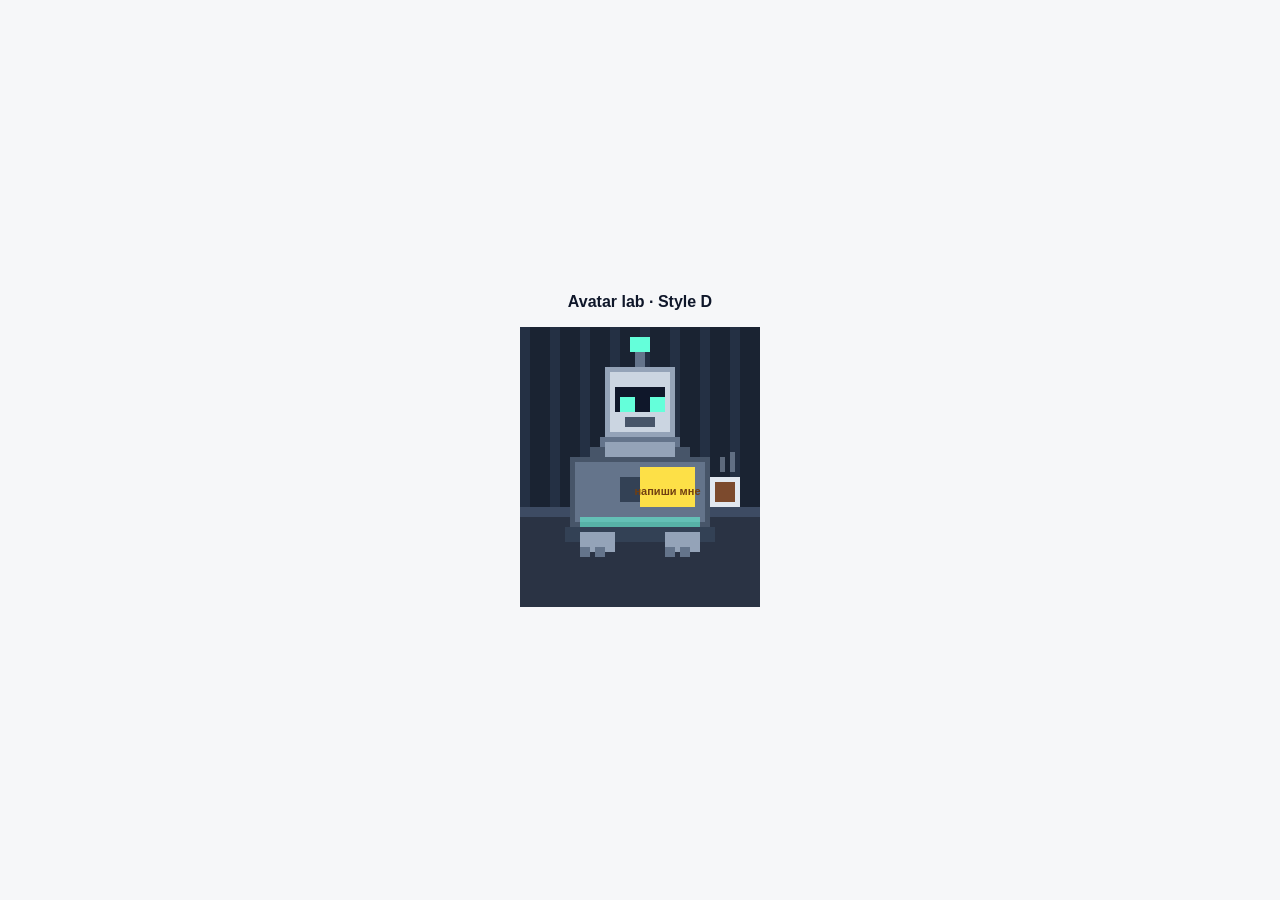
==== avatar-lab.html @ bc42b241 "Remove sidebar avatar from live site; keep theme toggle; add avatar-lab. Co-authored-by: Cursor <cur" ====
<!DOCTYPE html>
<html lang="ru">
<head>
  <meta charset="UTF-8">
  <meta name="viewport" content="width=device-width, initial-scale=1">
  <title>Avatar lab — Style D</title>
  <style>
    :root {
      --bg: #f6f7f9;
      --ink: #0f172a;
      --ease: cubic-bezier(0.22, 1, 0.36, 1);
    }
    html[data-theme="dark"] {
      --bg: #0b1220;
      --ink: #e7eef8;
    }
    body {
      margin: 0;
      min-height: 100vh;
      display: grid;
      place-items: center;
      background: var(--bg);
      color: var(--ink);
      font-family: "Segoe UI", sans-serif;
    }
    .lab {
      width: min(100% - 2rem, 20rem);
    }
    .lab h1 {
      font-size: 1rem;
      font-weight: 600;
      margin: 0 0 1rem;
      text-align: center;
    }
.avatar {
  display: block;
  flex: 0 0 auto;
  width: 100%;
  margin: 0.5rem 0 0;
  line-height: 0;
}

.avatar__stage {
  position: relative;
  width: min(100%, 15rem);
  margin: 0 auto;
  aspect-ratio: 48 / 56;
}

.avatar__fx {
  position: absolute;
  inset: 6% 4% 28%;
  border-radius: 0.35rem;
  overflow: hidden;
  opacity: 0.5;
  filter: blur(5px);
  pointer-events: none;
  z-index: 0;
}

.avatar__fx-svg {
  width: 100%;
  height: 100%;
  display: block;
}

.avatar__fx-scene {
  opacity: 0;
  transition: opacity 0.5s var(--ease);
}

.avatar__fx-scene.is-active {
  opacity: 1;
}

.avatar__fx-gantt {
  animation: avatar-fx-slide 2.4s ease-in-out infinite alternate;
}

.avatar__fx-scene.is-active .avatar__fx-bar {
  transform-box: fill-box;
  transform-origin: bottom;
  animation: avatar-fx-bar 1.5s var(--ease) both;
}

.avatar__fx-scene.is-active .avatar__fx-bar--2 {
  animation-delay: 0.12s;
}

.avatar__fx-scene.is-active .avatar__fx-bar--3 {
  animation-delay: 0.24s;
}

.avatar__fx-scene.is-active .avatar__fx-bar--4 {
  animation-delay: 0.36s;
}

.avatar__fx-scene.is-active .avatar__fx-curve {
  stroke-dasharray: 180;
  stroke-dashoffset: 180;
  animation: avatar-fx-draw 2s var(--ease) forwards;
}

.avatar__fx-scene.is-active .avatar__fx-card {
  animation: avatar-fx-bob 1.8s ease-in-out infinite alternate;
}

.avatar__svg {
  position: relative;
  z-index: 1;
  width: 100%;
  height: auto;
  display: block;
  overflow: visible;
  image-rendering: pixelated;
  image-rendering: crisp-edges;
}

.avatar__pupil {
  transform-box: fill-box;
  transform-origin: center;
  transition: transform 0.15s steps(2, end);
}

.avatar__head {
  transform-origin: 24px 14px;
  transform-box: view-box;
}

.avatar.is-nodding .avatar__head {
  animation: avatar-nod 0.85s steps(4, end);
}

.avatar.is-glancing .avatar__head {
  animation: avatar-glance 0.35s steps(2, end) both;
}

.avatar.is-glancing .avatar__pupil {
  filter: drop-shadow(0 0 2px #64ffda);
}

.avatar__antenna {
  animation: avatar-antenna 1.4s steps(2, end) infinite;
}

.avatar__glow {
  opacity: 0.55;
  animation: avatar-glow 1.8s steps(3, end) infinite;
}

.avatar__sticky {
  opacity: 1;
}

.avatar__hand--l {
  animation: avatar-type-l 0.45s steps(2, end) infinite;
}

.avatar__hand--r {
  animation: avatar-type-r 0.38s steps(2, end) infinite;
  animation-delay: 0.12s;
}

.avatar__steam {
  opacity: 0.55;
}

.avatar__steam--1 {
  animation: avatar-steam 1.6s steps(3, end) infinite;
}

.avatar__steam--2 {
  animation: avatar-steam 1.9s steps(3, end) infinite 0.25s;
}

.avatar__steam--3 {
  animation: avatar-steam 1.4s steps(3, end) infinite 0.45s;
}


  </style>
</head>
<body>
  <div class="lab">
    <h1>Avatar lab · Style D</h1>
<figure class="avatar avatar--robot" data-avatar aria-hidden="true">
          <div class="avatar__stage">
            <div class="avatar__fx" data-avatar-fx>
              <svg class="avatar__fx-svg" viewBox="0 0 160 100" xmlns="http://www.w3.org/2000/svg">
                <g class="avatar__fx-scene is-active" data-fx="0">
                  <rect width="160" height="100" fill="#04101a"/>
                  <rect x="16" y="22" width="128" height="14" rx="2" fill="#0b3d3a"/>
                  <rect x="20" y="26" width="10" height="6" rx="1" fill="#64ffda"/>
                  <line x1="36" y1="29" x2="130" y2="29" stroke="#2dd4bf" stroke-width="2"/>
                  <rect x="16" y="44" width="128" height="14" rx="2" fill="#0b3d3a"/>
                  <rect x="20" y="48" width="10" height="6" rx="1" fill="#64ffda"/>
                  <rect x="16" y="66" width="128" height="14" rx="2" fill="#123"/>
                </g>
                <g class="avatar__fx-scene" data-fx="1">
                  <rect width="160" height="100" fill="#020617"/>
                  <rect x="20" y="28" width="90" height="10" rx="2" fill="#0f766e" class="avatar__fx-gantt"/>
                  <rect x="30" y="48" width="70" height="10" rx="2" fill="#14b8a6"/>
                  <rect x="18" y="68" width="110" height="10" rx="2" fill="#5eead4" class="avatar__fx-gantt"/>
                </g>
                <g class="avatar__fx-scene" data-fx="2">
                  <rect width="160" height="100" fill="#031820"/>
                  <g transform="translate(0 90)">
                    <rect class="avatar__fx-bar" x="28" y="-50" width="16" height="50" fill="#0f766e"/>
                    <rect class="avatar__fx-bar avatar__fx-bar--2" x="56" y="-62" width="16" height="62" fill="#14b8a6"/>
                    <rect class="avatar__fx-bar avatar__fx-bar--3" x="84" y="-40" width="16" height="40" fill="#2dd4bf"/>
                    <rect class="avatar__fx-bar avatar__fx-bar--4" x="112" y="-56" width="16" height="56" fill="#5eead4"/>
                  </g>
                </g>
                <g class="avatar__fx-scene" data-fx="3">
                  <rect width="160" height="100" fill="#020617"/>
                  <path class="avatar__fx-curve" d="M20 78 Q50 78 70 45 T140 28" fill="none" stroke="#64ffda" stroke-width="3"/>
                  <circle cx="70" cy="45" r="4" fill="#fbbf24"/>
                </g>
                <g class="avatar__fx-scene" data-fx="4">
                  <rect width="160" height="100" fill="#04101a"/>
                  <rect x="24" y="20" width="30" height="60" rx="3" fill="#0b3d3a" stroke="#64ffda"/>
                  <rect x="64" y="20" width="30" height="60" rx="3" fill="#123" stroke="#64748b"/>
                  <rect class="avatar__fx-card" x="104" y="20" width="30" height="60" rx="3" fill="#134e4a" stroke="#14b8a6"/>
                </g>
              </svg>
            </div>
            <svg class="avatar__svg" viewBox="0 0 48 56" width="240" height="280" xmlns="http://www.w3.org/2000/svg" shape-rendering="crispEdges">
              <!-- wall -->
              <rect width="48" height="36" fill="#1a2332"/>
              <rect x="0" y="0" width="2" height="36" fill="#243044"/>
              <rect x="6" y="0" width="2" height="36" fill="#243044"/>
              <rect x="12" y="0" width="2" height="36" fill="#243044"/>
              <rect x="18" y="0" width="2" height="36" fill="#243044"/>
              <rect x="24" y="0" width="2" height="36" fill="#243044"/>
              <rect x="30" y="0" width="2" height="36" fill="#243044"/>
              <rect x="36" y="0" width="2" height="36" fill="#243044"/>
              <rect x="42" y="0" width="2" height="36" fill="#243044"/>
              <!-- desk -->
              <rect y="36" width="48" height="20" fill="#2a3344"/>
              <rect y="36" width="48" height="2" fill="#3d4b63"/>
              <!-- coffee -->
              <g class="avatar__coffee">
                <rect x="38" y="30" width="6" height="6" fill="#e2e8f0"/>
                <rect x="39" y="31" width="4" height="4" fill="#7c4a2d"/>
                <rect class="avatar__steam avatar__steam--1" x="40" y="26" width="1" height="3" fill="#94a3b8"/>
                <rect class="avatar__steam avatar__steam--2" x="42" y="25" width="1" height="4" fill="#94a3b8"/>
              </g>
              <!-- robot body -->
              <rect x="16" y="22" width="16" height="14" fill="#64748b"/>
              <rect x="17" y="23" width="14" height="4" fill="#94a3b8"/>
              <rect x="18" y="28" width="12" height="2" fill="#0f766e"/>
              <rect x="14" y="24" width="3" height="10" fill="#475569"/>
              <rect x="31" y="24" width="3" height="10" fill="#475569"/>
              <!-- robot head -->
              <g class="avatar__head">
                <rect x="17" y="8" width="14" height="14" fill="#94a3b8"/>
                <rect x="18" y="9" width="12" height="12" fill="#cbd5e1"/>
                <!-- antenna -->
                <rect x="23" y="4" width="2" height="4" fill="#64748b"/>
                <rect class="avatar__antenna" x="22" y="2" width="4" height="3" fill="#64ffda"/>
                <!-- visor / eyes -->
                <rect x="19" y="12" width="10" height="5" fill="#0f172a"/>
                <rect class="avatar__pupil" x="20" y="13" width="3" height="3" fill="#64ffda"/>
                <rect class="avatar__pupil" x="26" y="13" width="3" height="3" fill="#64ffda"/>
                <!-- smile plate -->
                <rect x="21" y="18" width="6" height="2" fill="#475569"/>
              </g>
              <!-- laptop lid BACK to viewer -->
              <g class="avatar__laptop">
                <rect x="10" y="26" width="28" height="16" fill="#475569"/>
                <rect x="11" y="27" width="26" height="12" fill="#64748b"/>
                <rect x="20" y="30" width="8" height="5" fill="#334155"/>
                <rect x="9" y="40" width="30" height="3" fill="#334155"/>
                <!-- terminal glow spill under lid edge -->
                <rect class="avatar__glow" x="12" y="38" width="24" height="2" fill="#64ffda"/>
                <g class="avatar__sticky">
                  <rect x="24" y="28" width="11" height="8" fill="#fde047"/>
                  <text class="avatar__sticky-text" x="29.5" y="33.5" text-anchor="middle" fill="#713f12" font-size="2.2" font-family="Segoe UI, sans-serif" font-weight="700">напиши мне</text>
                </g>
              </g>
              <!-- typing hands / claws -->
              <g class="avatar__hand avatar__hand--l">
                <rect x="12" y="41" width="7" height="4" fill="#94a3b8"/>
                <rect x="12" y="44" width="2" height="2" fill="#64748b"/>
                <rect x="15" y="44" width="2" height="2" fill="#64748b"/>
              </g>
              <g class="avatar__hand avatar__hand--r">
                <rect x="29" y="41" width="7" height="4" fill="#94a3b8"/>
                <rect x="29" y="44" width="2" height="2" fill="#64748b"/>
                <rect x="32" y="44" width="2" height="2" fill="#64748b"/>
              </g>
            </svg>
          </div>
        </figure>
  </div>
  <script>
  window.I18N = {
    ru: { avatar_sticky: "напиши мне" },
    en: { avatar_sticky: "write to me" }
  };
  </script>
  <script src="avatar.js"></script>
</body>
</html>
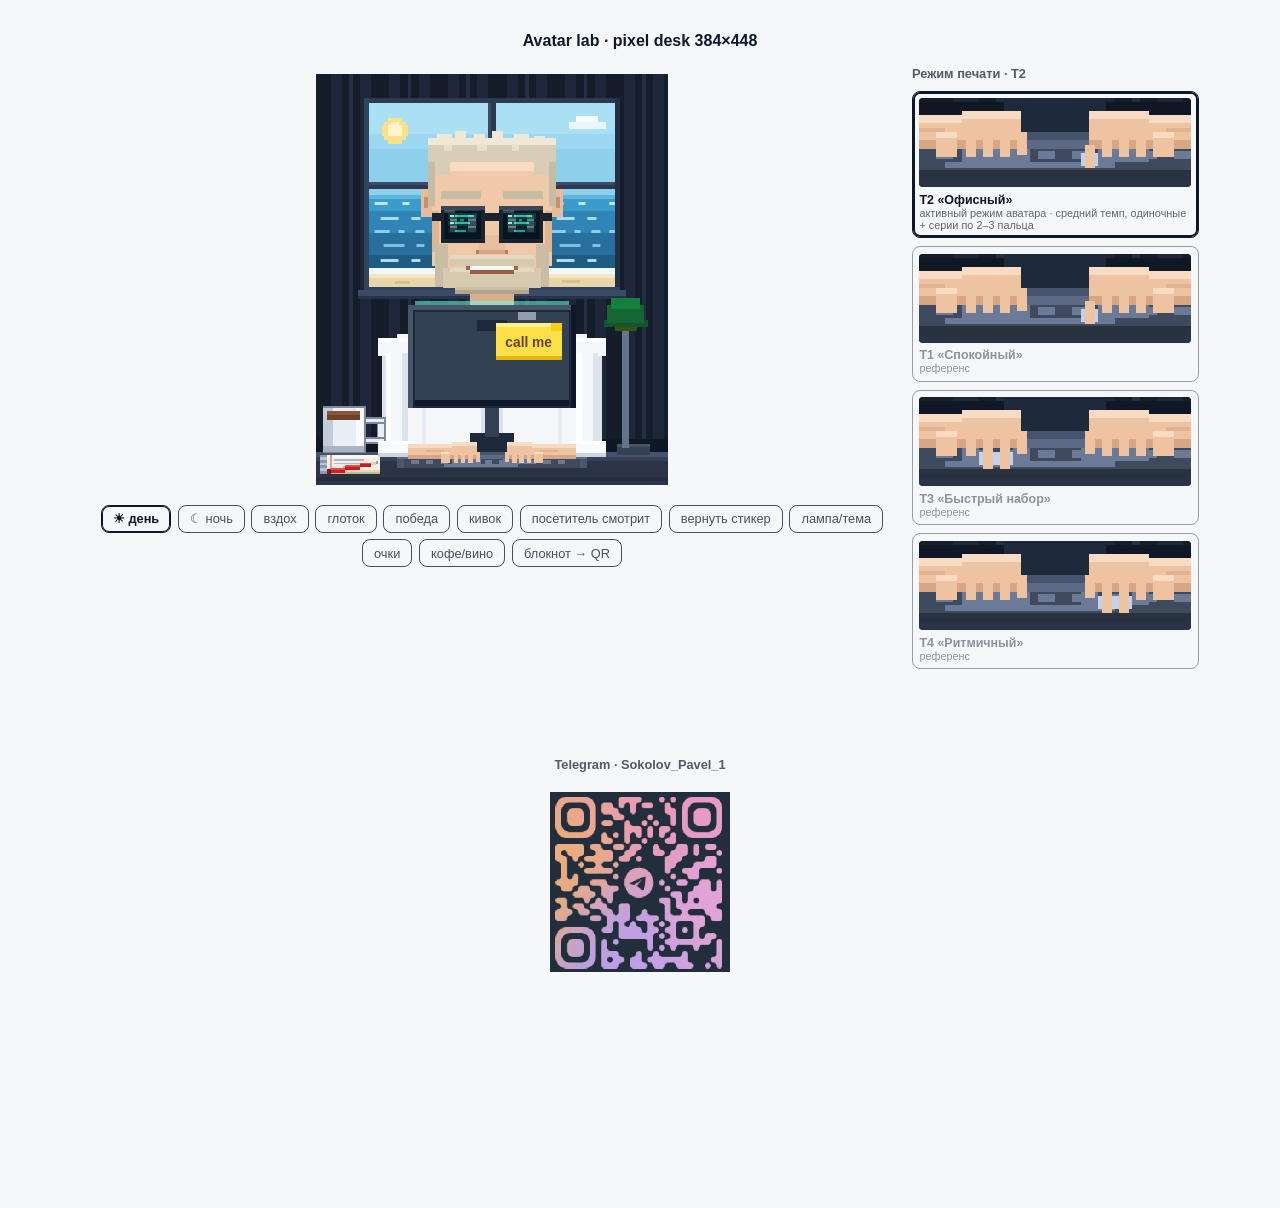
==== commit fafdf465: "Ship avatar-lab polish, footer credit, and TARDIS 1.2 archive. Freeze the previous live site as arch" ====
--- a/avatar-lab.html
+++ b/avatar-lab.html
@@ -3,17 +3,19 @@
 <head>
   <meta charset="UTF-8">
   <meta name="viewport" content="width=device-width, initial-scale=1">
-  <title>Avatar lab — Style D</title>
+  <title>Avatar lab — pixel desk 384×448</title>
   <style>
     :root {
       --bg: #f6f7f9;
       --ink: #0f172a;
       --ease: cubic-bezier(0.22, 1, 0.36, 1);
     }
+
     html[data-theme="dark"] {
       --bg: #0b1220;
       --ink: #e7eef8;
     }
+
     body {
       margin: 0;
       min-height: 100vh;
@@ -23,282 +25,2160 @@
       color: var(--ink);
       font-family: "Segoe UI", sans-serif;
     }
+
     .lab {
-      width: min(100% - 2rem, 20rem);
-    }
+      width: min(100% - 2rem, 68rem);
+      padding: 2rem 0;
+    }
+
+    .lab__layout {
+      display: grid;
+      grid-template-columns: minmax(0, 1fr) minmax(15rem, 17rem);
+      gap: 1.5rem;
+      align-items: start;
+    }
+
+    /* the picker rides along with the avatar instead of scrolling off */
+    .lab__typing {
+      position: sticky;
+      top: 1rem;
+      min-width: 0;
+    }
+
+    /* only a genuinely narrow window drops the picker under the desk */
+    @media (max-width: 42rem) {
+      .lab__layout {
+        grid-template-columns: minmax(0, 1fr);
+      }
+
+      .lab__typing {
+        position: static;
+      }
+    }
+
+    /* ---------- typing-mode previews (live animation locked to T2) ---------- */
+
+    .lab__typing-title {
+      font-size: 0.8rem;
+      font-weight: 600;
+      margin: 0 0 0.6rem;
+      opacity: 0.7;
+    }
+
+    .typing__card {
+      display: block;
+      width: 100%;
+      font: inherit;
+      text-align: left;
+      padding: 0.4rem;
+      margin-bottom: 0.5rem;
+      border: 1px solid currentColor;
+      border-radius: 0.5rem;
+      background: transparent;
+      color: inherit;
+      cursor: default;
+      border-color: currentColor;
+      transition: box-shadow 0.15s linear, opacity 0.15s linear;
+    }
+
+    .typing__card:not(.is-active) {
+      opacity: 1;
+      border-color: color-mix(in srgb, currentColor 40%, transparent);
+    }
+
+    .typing__card:not(.is-active) span,
+    .typing__card:not(.is-active) small {
+      opacity: 0.45;
+    }
+
+    .typing__card.is-active {
+      box-shadow: inset 0 0 0 2px currentColor;
+    }
+
+    .typing__card img {
+      display: block;
+      width: 100%;
+      height: auto;
+      border-radius: 0.25rem;
+      image-rendering: pixelated;
+      background: #151d2b;
+      opacity: 1;
+    }
+
+    .typing__card span {
+      display: block;
+      font-size: 0.78rem;
+      font-weight: 600;
+      margin-top: 0.35rem;
+      opacity: 0.85;
+    }
+
+    .typing__card.is-active span {
+      opacity: 1;
+    }
+
+    .typing__card small {
+      display: block;
+      font-size: 0.68rem;
+      opacity: 0.65;
+    }
+
+    /* ---------- Telegram QR: the notepad on the desk scrolls here and
+       blows it up to 2× for the length of the victory ---------- */
+
+    .lab__qr {
+      margin-top: 5rem;
+      /* the 2× scale is a transform, so reserve the room it will need */
+      padding-bottom: 12rem;
+      text-align: center;
+    }
+
+    .lab__qr-title {
+      font-size: 0.8rem;
+      font-weight: 600;
+      margin: 0 0 0.75rem;
+      opacity: 0.7;
+    }
+
+    .lab__qr .qr {
+      margin: 0;
+      display: inline-block;
+      padding: 0.5rem;
+      border-radius: 0.5rem;
+      transition: box-shadow 0.3s linear;
+    }
+
+    .lab__qr .qr img {
+      display: block;
+      image-rendering: pixelated;
+      transform-origin: center top;
+      transition: transform 0.45s var(--ease);
+    }
+
+    /* the ring rides on the image so it hugs the enlarged QR, not the box */
+    .qr.is-zoomed img {
+      transform: scale(2);
+      box-shadow: 0 0 0 2px #22c55e;
+    }
+
     .lab h1 {
       font-size: 1rem;
       font-weight: 600;
       margin: 0 0 1rem;
       text-align: center;
     }
-.avatar {
-  display: block;
-  flex: 0 0 auto;
-  width: 100%;
-  margin: 0.5rem 0 0;
-  line-height: 0;
-}
-
-.avatar__stage {
-  position: relative;
-  width: min(100%, 15rem);
-  margin: 0 auto;
-  aspect-ratio: 48 / 56;
-}
-
-.avatar__fx {
-  position: absolute;
-  inset: 6% 4% 28%;
-  border-radius: 0.35rem;
-  overflow: hidden;
-  opacity: 0.5;
-  filter: blur(5px);
-  pointer-events: none;
-  z-index: 0;
-}
-
-.avatar__fx-svg {
-  width: 100%;
-  height: 100%;
-  display: block;
-}
-
-.avatar__fx-scene {
-  opacity: 0;
-  transition: opacity 0.5s var(--ease);
-}
-
-.avatar__fx-scene.is-active {
-  opacity: 1;
-}
-
-.avatar__fx-gantt {
-  animation: avatar-fx-slide 2.4s ease-in-out infinite alternate;
-}
-
-.avatar__fx-scene.is-active .avatar__fx-bar {
-  transform-box: fill-box;
-  transform-origin: bottom;
-  animation: avatar-fx-bar 1.5s var(--ease) both;
-}
-
-.avatar__fx-scene.is-active .avatar__fx-bar--2 {
-  animation-delay: 0.12s;
-}
-
-.avatar__fx-scene.is-active .avatar__fx-bar--3 {
-  animation-delay: 0.24s;
-}
-
-.avatar__fx-scene.is-active .avatar__fx-bar--4 {
-  animation-delay: 0.36s;
-}
-
-.avatar__fx-scene.is-active .avatar__fx-curve {
-  stroke-dasharray: 180;
-  stroke-dashoffset: 180;
-  animation: avatar-fx-draw 2s var(--ease) forwards;
-}
-
-.avatar__fx-scene.is-active .avatar__fx-card {
-  animation: avatar-fx-bob 1.8s ease-in-out infinite alternate;
-}
-
-.avatar__svg {
-  position: relative;
-  z-index: 1;
-  width: 100%;
-  height: auto;
-  display: block;
-  overflow: visible;
-  image-rendering: pixelated;
-  image-rendering: crisp-edges;
-}
-
-.avatar__pupil {
-  transform-box: fill-box;
-  transform-origin: center;
-  transition: transform 0.15s steps(2, end);
-}
-
-.avatar__head {
-  transform-origin: 24px 14px;
-  transform-box: view-box;
-}
-
-.avatar.is-nodding .avatar__head {
-  animation: avatar-nod 0.85s steps(4, end);
-}
-
-.avatar.is-glancing .avatar__head {
-  animation: avatar-glance 0.35s steps(2, end) both;
-}
-
-.avatar.is-glancing .avatar__pupil {
-  filter: drop-shadow(0 0 2px #64ffda);
-}
-
-.avatar__antenna {
-  animation: avatar-antenna 1.4s steps(2, end) infinite;
-}
-
-.avatar__glow {
-  opacity: 0.55;
-  animation: avatar-glow 1.8s steps(3, end) infinite;
-}
-
-.avatar__sticky {
-  opacity: 1;
-}
-
-.avatar__hand--l {
-  animation: avatar-type-l 0.45s steps(2, end) infinite;
-}
-
-.avatar__hand--r {
-  animation: avatar-type-r 0.38s steps(2, end) infinite;
-  animation-delay: 0.12s;
-}
-
-.avatar__steam {
-  opacity: 0.55;
-}
-
-.avatar__steam--1 {
-  animation: avatar-steam 1.6s steps(3, end) infinite;
-}
-
-.avatar__steam--2 {
-  animation: avatar-steam 1.9s steps(3, end) infinite 0.25s;
-}
-
-.avatar__steam--3 {
-  animation: avatar-steam 1.4s steps(3, end) infinite 0.45s;
-}
-
-
+
+    .lab__controls {
+      display: flex;
+      flex-wrap: wrap;
+      gap: 0.4rem;
+      justify-content: center;
+      margin-top: 1.25rem;
+    }
+
+    .lab__controls button {
+      font: inherit;
+      font-size: 0.8rem;
+      padding: 0.35rem 0.7rem;
+      border-radius: 0.5rem;
+      border: 1px solid currentColor;
+      background: transparent;
+      color: inherit;
+      cursor: pointer;
+      opacity: 0.75;
+    }
+
+    .lab__controls button:hover {
+      opacity: 1;
+    }
+
+    .lab__controls button.is-active {
+      box-shadow: inset 0 0 0 1px currentColor;
+      opacity: 1;
+      font-weight: 600;
+    }
+
+
+    /* ==========================================================
+       avatar — pixel man at a desk
+       ========================================================== */
+
+    .avatar {
+      display: block;
+      flex: 0 0 auto;
+      width: 100%;
+      margin: 0.5rem 0 0;
+      line-height: 0;
+      /* hover sparkles: dark pixels by day, bright ones at night.
+         The halo is the opposite tone so they read on any background. */
+      --spark-core: #111827;
+      --spark-halo: rgba(248, 250, 252, 0.95);
+      /* red by day, white wine at night */
+      --wine-top: #b91c1c;
+      --wine-body: #7f1d1d;
+      --wine-deep: #651616;
+      --wine-bubble: #e8a3a3;
+      --wine-bubble-hi: #f6cfcf;
+    }
+
+    html[data-theme="dark"] .avatar {
+      --spark-core: #fff7cc;
+      --spark-halo: rgba(8, 14, 26, 0.95);
+      --wine-top: #f6f2e2;
+      --wine-body: #e2dcc6;
+      --wine-deep: #c9c2a8;
+      --wine-bubble: #fffdf3;
+      --wine-bubble-hi: #ffffff;
+    }
+
+    .avatar__stage {
+      position: relative;
+      width: min(100%, 22rem);
+      margin: 0 auto;
+      aspect-ratio: 384 / 448;
+    }
+
+    .avatar__svg {
+      position: relative;
+      width: 100%;
+      height: auto;
+      display: block;
+      overflow: visible;
+      image-rendering: pixelated;
+      image-rendering: crisp-edges;
+    }
+
+    /* ---------- glasses lenses + dashboard FX clipped into them ---------- */
+
+    .avatar__lens-fx {
+      opacity: 0.85;
+      filter: blur(0.6px);
+    }
+
+    .avatar__fx-scene {
+      opacity: 0;
+      transition: opacity 0.5s var(--ease);
+    }
+
+    .avatar__fx-scene.is-active {
+      opacity: 1;
+    }
+
+    .avatar__fx-scene.is-active .avatar__fx-scan {
+      animation: avatar-fx-scan 2.6s steps(8, end) infinite;
+    }
+
+    .avatar__fx-scene.is-active .avatar__fx-gantt {
+      animation: avatar-fx-slide 2.4s ease-in-out infinite alternate;
+    }
+
+    .avatar__fx-scene.is-active .avatar__fx-bar {
+      transform-box: fill-box;
+      transform-origin: bottom;
+      animation: avatar-fx-bar 1.5s var(--ease) both;
+    }
+
+    .avatar__fx-scene.is-active .avatar__fx-bar--2 { animation-delay: 0.12s; }
+    .avatar__fx-scene.is-active .avatar__fx-bar--3 { animation-delay: 0.24s; }
+    .avatar__fx-scene.is-active .avatar__fx-bar--4 { animation-delay: 0.36s; }
+
+    .avatar__fx-scene.is-active .avatar__fx-curve {
+      stroke-dasharray: 26;
+      stroke-dashoffset: 26;
+      animation: avatar-fx-draw 2s var(--ease) forwards;
+    }
+
+    .avatar__fx-scene.is-active .avatar__fx-card {
+      animation: avatar-fx-bob 1.8s ease-in-out infinite alternate;
+    }
+
+    .avatar__pupil {
+      transform-box: fill-box;
+      transform-origin: center;
+      transition: transform 0.15s steps(2, end);
+    }
+
+    /* ---------- clickable props: transparent hit pad, sparkles on hover ---------- */
+
+    .avatar__hit-group {
+      cursor: pointer;
+    }
+
+    .avatar__hit {
+      fill: transparent;
+      pointer-events: all;
+    }
+
+    .avatar__spark {
+      fill: var(--spark-core);
+      filter: drop-shadow(0 0 1.5px var(--spark-halo)) drop-shadow(0 0 1.5px var(--spark-halo));
+      transform-box: fill-box;
+      transform-origin: center;
+      pointer-events: none;
+      opacity: 0;
+    }
+
+    .avatar__hit-group:hover .avatar__spark,
+    .avatar__hit-group:focus-visible .avatar__spark {
+      animation: avatar-spark 1.2s steps(3, end) infinite;
+    }
+
+    /* a click answers with a short burst of the same sparkles */
+    .avatar__hit-group.is-hit-flash .avatar__spark {
+      animation: avatar-spark 0.4s steps(3, end) 3;
+    }
+
+    /* ---------- glasses travel between the face and the window sill ----------
+       The folded pair on the sill starts out parked over the face at 2.4×, so
+       one transition carries it down to the sill and back again. */
+
+    .avatar__glasses {
+      opacity: 1;
+      transition: opacity 0.2s linear 0.42s;
+    }
+
+    .avatar.is-glasses-off .avatar__glasses {
+      opacity: 0;
+      transition: opacity 0.16s linear;
+    }
+
+    /* the FX cycle is also cleared in avatar.js, this just kills the running frames */
+    .avatar.is-glasses-off .avatar__fx-scene,
+    .avatar.is-glasses-off .avatar__fx-scene.is-active {
+      opacity: 0;
+    }
+
+    .avatar.is-glasses-off .avatar__fx-scene * {
+      animation: none !important;
+    }
+
+    .avatar__eyes-bare {
+      opacity: 0;
+      transition: opacity 0.3s linear;
+    }
+
+    .avatar.is-glasses-off .avatar__eyes-bare {
+      opacity: 1;
+      transition-delay: 0.22s;
+    }
+
+    .avatar__glasses-off {
+      transform-box: view-box;
+      transform-origin: 83px 231px;
+      transform: translate(109px, -67px) scale(2.4);
+      opacity: 0;
+      transition: transform 0.6s var(--ease), opacity 0.2s linear 0.4s;
+    }
+
+    .avatar.is-glasses-off .avatar__glasses-off {
+      transform: translate(0, 0) scale(1);
+      opacity: 1;
+      transition: transform 0.6s var(--ease), opacity 0.22s linear 0.04s;
+    }
+
+    /* only the pair you can actually see is clickable */
+    .avatar__glasses-off .avatar__hit { pointer-events: none; }
+    .avatar.is-glasses-off .avatar__glasses-off .avatar__hit { pointer-events: all; }
+    .avatar.is-glasses-off .avatar__hit-group--face .avatar__hit { pointer-events: none; }
+
+    /* ---------- sea: crest rows drift, the surf washes up the sand ---------- */
+
+    .avatar__wave--r1 { animation: avatar-wave-right 9s linear infinite; }
+    .avatar__wave--l1 { animation: avatar-wave-left 12s linear infinite; }
+    .avatar__wave--r2 { animation: avatar-wave-right 15s linear infinite; }
+    .avatar__wave--l2 { animation: avatar-wave-left 19s linear infinite; }
+    .avatar__wave--r3 { animation: avatar-wave-right 24s linear infinite; }
+
+    .avatar__sea-waves {
+      animation: avatar-sea-bob 4.6s ease-in-out infinite alternate;
+    }
+
+    .avatar__surf {
+      animation: avatar-surf 5.4s ease-in-out infinite;
+      opacity: 0;
+    }
+
+    .avatar__surf--night { animation-duration: 6.2s; }
+
+    .avatar__moonrow { animation: avatar-moonrow 3.6s ease-in-out infinite alternate; }
+    .avatar__moonrow--2 { animation-duration: 4.4s; animation-delay: -0.6s; }
+    .avatar__moonrow--3 { animation-duration: 3.1s; animation-delay: -1.2s; }
+    .avatar__moonrow--4 { animation-duration: 5s; animation-delay: -0.4s; }
+    .avatar__moonrow--5 { animation-duration: 4s; animation-delay: -1.8s; }
+    .avatar__moonrow--6 { animation-duration: 5.6s; animation-delay: -1s; }
+
+    /* ---------- window behind the avatar: sea by day, moonlit sea by night ---------- */
+
+    .avatar__window-day,
+    .avatar__window-night {
+      transition: opacity 0.4s linear;
+    }
+
+    .avatar__window-day { opacity: 1; }
+    .avatar__window-night { opacity: 0; }
+
+    html[data-theme="dark"] .avatar__window-day { opacity: 0; }
+    html[data-theme="dark"] .avatar__window-night { opacity: 1; }
+
+    .avatar__star {
+      animation: avatar-star 3.4s steps(2, end) infinite;
+    }
+
+    .avatar__star--2 { animation-duration: 2.6s; animation-delay: 0.7s; }
+    .avatar__star--3 { animation-duration: 4.1s; animation-delay: 1.4s; }
+
+    /* ---------- head / shoulders ---------- */
+
+    .avatar__head {
+      transform-box: view-box;
+      transform-origin: 192px 262px;
+    }
+
+    .avatar__body {
+      transform-box: view-box;
+      transform-origin: 192px 380px;
+    }
+
+    .avatar.is-nodding .avatar__head {
+      animation: avatar-nod 0.9s steps(4, end);
+    }
+
+    /* sigh: shoulders + upper torso rise, head tips back a hair */
+    .avatar.is-sighing .avatar__body {
+      animation: avatar-sigh 1.2s steps(3, end);
+    }
+
+    .avatar.is-sighing .avatar__head {
+      animation: avatar-sigh-head 1.2s steps(3, end);
+    }
+
+    .avatar.is-sighing .avatar__pupil {
+      filter: drop-shadow(0 0 5px #64ffda);
+    }
+
+    /* ---------- desk lamp (LEFT) ---------- */
+
+    .avatar__lamp-rays,
+    .avatar__lamp-led-on {
+      opacity: 0;
+      transition: opacity 0.35s linear;
+    }
+
+    .avatar__lamp-led-off {
+      opacity: 1;
+      transition: opacity 0.35s linear;
+    }
+
+    html[data-theme="dark"] .avatar__lamp-rays {
+      opacity: 0.38;
+    }
+
+    html[data-theme="dark"] .avatar__lamp-led-on {
+      opacity: 1;
+    }
+
+    html[data-theme="dark"] .avatar__lamp-led-off {
+      opacity: 0;
+    }
+
+    /* ---------- arms: shoulder → elbow → hand (always connected) ---------- */
+
+    .avatar__arm--l,
+    .avatar__arm--r,
+    .avatar__elbow,
+    .avatar__hand {
+      transform-box: view-box;
+    }
+
+    .avatar__arm--l { transform-origin: 86px 292px; }
+    .avatar__arm--r { transform-origin: 298px 292px; }
+
+    .avatar__arm--l .avatar__elbow { transform-origin: 88px 406px; }
+    .avatar__arm--r .avatar__elbow { transform-origin: 296px 406px; }
+
+    .avatar__arm--l .avatar__hand { transform-origin: 148px 411px; }
+    .avatar__arm--r .avatar__hand { transform-origin: 236px 411px; }
+
+    /* typing: every finger is driven individually from avatar.js, so the
+       pattern itself changes (random singles, bursts, L→R / R→L sweeps).
+       The finger groups sit inside the hand, so the parent rotations never
+       fight the per-finger transforms. */
+    .avatar__fingers {
+      transform-box: fill-box;
+      transform-origin: top center;
+    }
+
+    .avatar__finger {
+      transform-box: fill-box;
+      transform-origin: top center;
+      transform: translateY(-5px);
+      transition: transform 80ms steps(2, end);
+    }
+
+    .avatar__finger.is-down {
+      transform: translateY(1px);
+    }
+
+    .avatar__key {
+      transform-box: fill-box;
+      transform-origin: center;
+      transition: fill 90ms linear, transform 90ms steps(2, end);
+    }
+
+    .avatar__key.is-hit {
+      fill: #c3d2ec;
+      transform: translateY(2px);
+    }
+
+    /* ---------- sip: LEFT arm reaches the mug, lifts it past the monitor ---------- */
+
+    .avatar__mug {
+      transform-box: view-box;
+      transform-origin: 63px 389px;
+    }
+
+    .avatar.is-sipping .avatar__arm--l {
+      animation: avatar-sip-shoulder-l 4.2s linear both;
+    }
+
+    .avatar.is-sipping .avatar__arm--l .avatar__elbow {
+      animation: avatar-sip-elbow-l 4.2s linear both;
+    }
+
+    .avatar.is-sipping .avatar__arm--l .avatar__hand {
+      animation: avatar-sip-hand-l 4.2s linear both;
+    }
+
+    .avatar.is-sipping .avatar__mug {
+      animation: avatar-sip-mug 4.2s linear both;
+    }
+
+    .avatar.is-sipping .avatar__head {
+      animation: avatar-sip-head 4.2s ease-in-out both;
+    }
+
+    .avatar.is-sipping .avatar__fingers--l {
+      animation: avatar-sip-typehide 4.2s steps(1, end) both;
+    }
+
+    .avatar__grip2 {
+      opacity: 0;
+    }
+
+    .avatar.is-sipping .avatar__grip2 {
+      animation: avatar-sip-grip2 4.2s steps(1, end) both;
+    }
+
+    /* ---------- victory (V1): forearms swing up beside the monitor ---------- */
+
+    .avatar.is-cheering .avatar__fingers {
+      animation: none;
+    }
+
+    .avatar.is-cheering .avatar__arm--l {
+      animation: avatar-cheer-shoulder-l 1.8s ease-in-out both;
+    }
+
+    .avatar.is-cheering .avatar__arm--r {
+      animation: avatar-cheer-shoulder-r 1.8s ease-in-out both;
+    }
+
+    .avatar.is-cheering .avatar__arm--l .avatar__elbow {
+      animation: avatar-cheer-elbow-l 1.8s ease-in-out both;
+    }
+
+    .avatar.is-cheering .avatar__arm--r .avatar__elbow {
+      animation: avatar-cheer-elbow-r 1.8s ease-in-out both;
+    }
+
+    .avatar.is-cheering .avatar__body {
+      animation: avatar-cheer-body 1.8s ease-in-out both;
+    }
+
+    .avatar.is-cheering .avatar__head {
+      animation: avatar-cheer-head 1.8s ease-in-out both;
+    }
+
+    .avatar__cheer-fx {
+      opacity: 0;
+    }
+
+    .avatar.is-cheering .avatar__cheer-fx {
+      animation: avatar-cheer-spark 1.8s steps(4, end) both;
+    }
+
+    /* ---------- victory overlays: salute at night, confetti + blowers by day
+       ---------- is-cheer-fx outlives is-cheering so nothing snaps mid-flight */
+
+    .avatar__fireworks,
+    .avatar__cheer-day {
+      opacity: 0;
+      pointer-events: none;
+    }
+
+    html[data-theme="dark"] .avatar.is-cheer-fx .avatar__fireworks,
+    html:not([data-theme="dark"]) .avatar.is-cheer-fx .avatar__cheer-day {
+      opacity: 1;
+    }
+
+    .avatar__fw-trail {
+      transform-box: fill-box;
+      transform-origin: bottom center;
+      opacity: 0;
+    }
+
+    .avatar__fw-burst {
+      transform-box: view-box;
+      opacity: 0;
+    }
+
+    .avatar__fw--1 .avatar__fw-burst { transform-origin: 112px 56px; }
+    .avatar__fw--2 .avatar__fw-burst { transform-origin: 214px 52px; }
+    .avatar__fw--3 .avatar__fw-burst { transform-origin: 268px 78px; }
+
+    html[data-theme="dark"] .avatar.is-cheer-fx .avatar__fw-trail {
+      animation: avatar-fw-trail 1.5s steps(7, end) both;
+    }
+
+    html[data-theme="dark"] .avatar.is-cheer-fx .avatar__fw-burst {
+      animation: avatar-fw-burst 1.5s steps(7, end) both;
+    }
+
+    html[data-theme="dark"] .avatar.is-cheer-fx .avatar__fw--2 .avatar__fw-trail,
+    html[data-theme="dark"] .avatar.is-cheer-fx .avatar__fw--2 .avatar__fw-burst {
+      animation-delay: 0.45s;
+    }
+
+    html[data-theme="dark"] .avatar.is-cheer-fx .avatar__fw--3 .avatar__fw-trail,
+    html[data-theme="dark"] .avatar.is-cheer-fx .avatar__fw--3 .avatar__fw-burst {
+      animation-delay: 0.9s;
+    }
+
+    .avatar__confetti-bit {
+      transform-box: fill-box;
+      transform-origin: center;
+      opacity: 0;
+    }
+
+    html:not([data-theme="dark"]) .avatar.is-cheer-fx .avatar__confetti-bit {
+      animation-name: avatar-confetti-a;
+      animation-timing-function: linear;
+      animation-fill-mode: both;
+    }
+
+    html:not([data-theme="dark"]) .avatar.is-cheer-fx .avatar__confetti-bit--b {
+      animation-name: avatar-confetti-b;
+    }
+
+    .avatar__horn {
+      transform-box: view-box;
+      opacity: 0;
+    }
+
+    .avatar__horn-tube {
+      transform-box: view-box;
+    }
+
+    .avatar__horn--l .avatar__horn-tube { transform-origin: 12px 205px; }
+    .avatar__horn--r .avatar__horn-tube { transform-origin: 372px 205px; }
+
+    html:not([data-theme="dark"]) .avatar.is-cheer-fx .avatar__horn--l {
+      animation: avatar-horn-in-l 2.6s ease-out both;
+    }
+
+    html:not([data-theme="dark"]) .avatar.is-cheer-fx .avatar__horn--r {
+      animation: avatar-horn-in-r 2.6s ease-out both;
+    }
+
+    html:not([data-theme="dark"]) .avatar.is-cheer-fx .avatar__horn-tube {
+      animation: avatar-horn 2.6s ease-in-out both;
+    }
+
+    html:not([data-theme="dark"]) .avatar.is-cheer-fx .avatar__horn--r .avatar__horn-tube {
+      animation-delay: 0.16s;
+    }
+
+    /* ---------- depth: a copy of the monitor face drawn over the shoulders and
+       arms, so nothing behind the screen ever bleeds through it ---------- */
+
+    .avatar__monitor-cover {
+      opacity: 1;
+    }
+
+    /* ---------- sticky note ---------- */
+
+    .avatar__sticky {
+      transform-box: view-box;
+      transform-origin: 236px 292px;
+    }
+
+    .avatar__sticky-curl {
+      opacity: 0;
+    }
+
+    .avatar.is-note-flying .avatar__sticky {
+      animation: avatar-sticky-fly 1.6s cubic-bezier(0.3, 0, 0.7, 1) both;
+    }
+
+    .avatar.is-note-flying .avatar__sticky-curl {
+      animation: avatar-sticky-curl 1.6s steps(2, end) both;
+    }
+
+    .avatar.is-note-gone .avatar__sticky {
+      opacity: 0;
+      pointer-events: none;
+    }
+
+    .avatar__glow {
+      opacity: 0.55;
+      animation: avatar-glow 1.8s steps(3, end) infinite;
+    }
+
+    /* ---------- coffee steam: rises to the top of the monitor, thinning out ---------- */
+
+    .avatar__steam-group {
+      transition: opacity 0.15s linear;
+    }
+
+    .avatar__steam {
+      opacity: 0;
+      transform-box: fill-box;
+      transform-origin: bottom center;
+    }
+
+    .avatar__steam--1 { animation: avatar-steam 3.2s steps(20, end) infinite; }
+    .avatar__steam--2 { animation: avatar-steam 3.2s steps(20, end) infinite -0.8s; }
+    .avatar__steam--3 { animation: avatar-steam 3.2s steps(20, end) infinite -1.6s; }
+    .avatar__steam--4 { animation: avatar-steam 3.2s steps(20, end) infinite -2.4s; }
+
+    /* steam is killed the instant the sip starts and stays gone for the whole cup */
+    .avatar.is-sipping .avatar__steam-group {
+      opacity: 0;
+    }
+
+    .avatar.is-sipping .avatar__steam {
+      animation: none;
+      opacity: 0;
+    }
+
+    /* ---------- coffee ↔ wine ---------- */
+
+    .avatar__cup {
+      transition: opacity 0.3s linear;
+    }
+
+    .avatar__cup--wine { opacity: 0; }
+
+    .avatar.is-wine .avatar__cup--coffee { opacity: 0; }
+    .avatar.is-wine .avatar__cup--wine { opacity: 1; }
+
+    /* steam belongs to the coffee only */
+    .avatar.is-wine .avatar__steam-group {
+      opacity: 0;
+    }
+
+    .avatar.is-wine .avatar__steam {
+      animation: none;
+      opacity: 0;
+    }
+
+    .avatar__wine-body { fill: var(--wine-body); }
+    .avatar__wine-top { fill: var(--wine-top); }
+    .avatar__wine-deep { fill: var(--wine-deep); }
+
+    .avatar__bubble,
+    .avatar__fizz {
+      transform-box: fill-box;
+      fill: var(--wine-bubble);
+      opacity: 0;
+    }
+
+    .avatar__bubble--hi,
+    .avatar__fizz--hi {
+      fill: var(--wine-bubble-hi);
+    }
+
+    .avatar.is-wine .avatar__bubble--1 { animation: avatar-bubble-a 2.6s linear infinite; }
+    .avatar.is-wine .avatar__bubble--2 { animation: avatar-bubble-b 3.4s linear infinite -0.9s; }
+    .avatar.is-wine .avatar__bubble--3 { animation: avatar-bubble-a 3s linear infinite -1.8s; }
+    .avatar.is-wine .avatar__bubble--4 { animation: avatar-bubble-b 2.2s linear infinite -0.4s; }
+    .avatar.is-wine .avatar__bubble--5 { animation: avatar-bubble-b 3.8s linear infinite -2.4s; }
+    .avatar.is-wine .avatar__bubble--6 { animation: avatar-bubble-a 3.2s linear infinite -1.3s; }
+
+    /* fizz escaping the rim; the travel matches avatar-steam so the plume
+       tops out at the same height as the coffee steam */
+    .avatar__fizz-group {
+      opacity: 0;
+      transition: opacity 0.2s linear;
+    }
+
+    .avatar.is-wine .avatar__fizz-group { opacity: 1; }
+
+    .avatar.is-wine .avatar__fizz--1 { animation: avatar-fizz-a 3.4s linear infinite; }
+    .avatar.is-wine .avatar__fizz--2 { animation: avatar-fizz-b 3.4s linear infinite -0.55s; }
+    .avatar.is-wine .avatar__fizz--3 { animation: avatar-fizz-a 3.4s linear infinite -1.1s; }
+    .avatar.is-wine .avatar__fizz--4 { animation: avatar-fizz-b 3.4s linear infinite -1.7s; }
+    .avatar.is-wine .avatar__fizz--5 { animation: avatar-fizz-a 3.4s linear infinite -2.25s; }
+    .avatar.is-wine .avatar__fizz--6 { animation: avatar-fizz-b 3.4s linear infinite -2.85s; }
+
+    .avatar.is-sipping .avatar__fizz-group { opacity: 0; }
+
+    .avatar.is-sipping .avatar__fizz {
+      animation: none;
+      opacity: 0;
+    }
+
+    /* ---------- keyframes ---------- */
+
+    @keyframes avatar-sigh {
+      0% { transform: translateY(0); }
+      30% { transform: translateY(-8px); }
+      55% { transform: translateY(-10px); }
+      80% { transform: translateY(-2px); }
+      100% { transform: translateY(0); }
+    }
+
+    @keyframes avatar-sigh-head {
+      0% { transform: translateY(0) rotate(0deg); }
+      30% { transform: translateY(-4px) rotate(-3deg); }
+      60% { transform: translateY(-4px) rotate(-4deg); }
+      100% { transform: translateY(0) rotate(0deg); }
+    }
+
+    @keyframes avatar-nod {
+      0%, 100% { transform: rotate(0deg); }
+      35% { transform: translateY(4px) rotate(7deg); }
+      70% { transform: rotate(-2deg); }
+    }
+
+    @keyframes avatar-star {
+      0%, 100% { opacity: 0.9; }
+      50% { opacity: 0.35; }
+    }
+
+    /* D2 sip — right arm.
+       0–23%   hand lifts off the keys, swings up behind the monitor, comes
+               down onto the mug handle on the right of the desk
+       23–31%  two-finger grip closes
+       31–44%  elbow folds, mug travels up past the monitor to the lips
+       44–62%  drink
+       62–82%  mug back on the desk, grip opens
+       82–100% hand returns to the keyboard
+       Angles are solved from the real joint pivots (shoulder 298,292 /
+       elbow 296,406 / wrist 236,411), so the chain never separates. */
+    @keyframes avatar-sip-shoulder-l {
+      0% { transform: rotate(0deg); }
+      6% { transform: rotate(4deg); }
+      12% { transform: rotate(0deg); }
+      18% { transform: rotate(-6deg); }
+      23% { transform: rotate(-12.5deg); }
+      33% { transform: rotate(-12.5deg); }
+      37% { transform: rotate(-64.2deg); }
+      41% { transform: rotate(-93.3deg); }
+      61% { transform: rotate(-93.3deg); }
+      65% { transform: rotate(-64.2deg); }
+      69% { transform: rotate(-12.5deg); }
+      79% { transform: rotate(-12.5deg); }
+      88% { transform: rotate(-4deg); }
+      100% { transform: rotate(0deg); }
+    }
+
+    @keyframes avatar-sip-elbow-l {
+      0% { transform: rotate(0deg); }
+      6% { transform: rotate(-22deg); }
+      12% { transform: rotate(-70deg); }
+      18% { transform: rotate(-124deg); }
+      23% { transform: rotate(-159deg); }
+      33% { transform: rotate(-159deg); }
+      37% { transform: rotate(-103.4deg); }
+      41% { transform: rotate(-45.3deg); }
+      61% { transform: rotate(-45.3deg); }
+      65% { transform: rotate(-103.4deg); }
+      69% { transform: rotate(-159deg); }
+      79% { transform: rotate(-159deg); }
+      88% { transform: rotate(-60deg); }
+      100% { transform: rotate(0deg); }
+    }
+
+    /* wrist counter-rotation keeps the hand the right way up while the
+       forearm swings through 160° */
+    @keyframes avatar-sip-hand-l {
+      0% { transform: rotate(0deg); }
+      6% { transform: rotate(20deg); }
+      12% { transform: rotate(68deg); }
+      18% { transform: rotate(120deg); }
+      23% { transform: rotate(156.4deg); }
+      33% { transform: rotate(156.4deg); }
+      37% { transform: rotate(185.6deg); }
+      41% { transform: rotate(173.6deg); }
+      61% { transform: rotate(173.6deg); }
+      65% { transform: rotate(185.6deg); }
+      69% { transform: rotate(156.4deg); }
+      79% { transform: rotate(156.4deg); }
+      88% { transform: rotate(58deg); }
+      100% { transform: rotate(0deg); }
+    }
+
+    @keyframes avatar-sip-mug {
+      0%, 33% { transform: translate(0, 0) rotate(0deg); }
+      37% { transform: translate(76.5px, -62.1px) rotate(33deg); }
+      41%, 61% { transform: translate(100.8px, -142.1px) rotate(50deg); }
+      65% { transform: translate(76.5px, -62.1px) rotate(33deg); }
+      69%, 100% { transform: translate(0, 0) rotate(0deg); }
+    }
+
+    @keyframes avatar-sip-head {
+      0%, 34% { transform: translate(0, 0) rotate(0deg); }
+      41%, 61% { transform: translate(-7px, -2px) rotate(-7deg); }
+      69%, 100% { transform: translate(0, 0) rotate(0deg); }
+    }
+
+    @keyframes avatar-sip-grip2 {
+      0%, 19% { opacity: 0; }
+      21%, 78% { opacity: 1; }
+      81%, 100% { opacity: 0; }
+    }
+
+    @keyframes avatar-sip-typehide {
+      0%, 5% { opacity: 1; }
+      8%, 88% { opacity: 0; }
+      95%, 100% { opacity: 1; }
+    }
+
+    /* V1 cheer: forearms punch up on the outside of the monitor, elbows stay
+       planted on the desk, shoulders keep both arms attached */
+    @keyframes avatar-cheer-shoulder-l {
+      0%, 100% { transform: rotate(0deg); }
+      25% { transform: rotate(3deg); }
+      45%, 65% { transform: rotate(5deg); }
+      82% { transform: rotate(3deg); }
+    }
+
+    @keyframes avatar-cheer-shoulder-r {
+      0%, 100% { transform: rotate(0deg); }
+      25% { transform: rotate(-3deg); }
+      45%, 65% { transform: rotate(-5deg); }
+      82% { transform: rotate(-3deg); }
+    }
+
+    @keyframes avatar-cheer-elbow-l {
+      0%, 100% { transform: rotate(0deg); }
+      25% { transform: rotate(-62deg); }
+      45%, 65% { transform: rotate(-105deg); }
+      82% { transform: rotate(-62deg); }
+    }
+
+    @keyframes avatar-cheer-elbow-r {
+      0%, 100% { transform: rotate(0deg); }
+      25% { transform: rotate(62deg); }
+      45%, 65% { transform: rotate(105deg); }
+      82% { transform: rotate(62deg); }
+    }
+
+    @keyframes avatar-cheer-body {
+      0%, 100% { transform: translateY(0); }
+      30%, 76% { transform: translateY(-10px); }
+    }
+
+    @keyframes avatar-cheer-head {
+      0%, 100% { transform: translateY(0) rotate(0deg); }
+      30% { transform: translateY(-6px) rotate(3deg); }
+      60% { transform: translateY(-6px) rotate(-3deg); }
+      80% { transform: translateY(-4px) rotate(2deg); }
+    }
+
+    @keyframes avatar-cheer-spark {
+      0% { opacity: 0; transform: translateY(8px); }
+      30%, 70% { opacity: 1; transform: translateY(0); }
+      100% { opacity: 0; transform: translateY(-14px); }
+    }
+
+    /* peel-off + fly-away: the note lifts on its tape, tears loose, spins away */
+    @keyframes avatar-sticky-fly {
+      0% { transform: rotate(0deg) translate(0, 0); opacity: 1; }
+      14% { transform: rotate(-5deg) translate(0, -3px); opacity: 1; }
+      26% { transform: rotate(9deg) translate(6px, -8px); opacity: 1; }
+      40% { transform: rotate(-4deg) translate(14px, -26px); opacity: 1; }
+      64% { transform: rotate(-22deg) translate(96px, -150px); opacity: 0.9; }
+      100% { transform: rotate(-52deg) translate(300px, -420px); opacity: 0; }
+    }
+
+    @keyframes avatar-sticky-curl {
+      0% { opacity: 0; }
+      12%, 24% { opacity: 1; }
+      32%, 100% { opacity: 0; }
+    }
+
+    /* steam: long travel up to the top edge of the monitor, narrowing and
+       fading out so the loop is seamless */
+    @keyframes avatar-steam {
+      0% { transform: translateY(4px) scale(1, 1); opacity: 0; }
+      10% { transform: translateY(-8px) scale(1, 1); opacity: 0.8; }
+      40% { transform: translateY(-46px) scale(0.82, 0.92); opacity: 0.62; }
+      70% { transform: translateY(-82px) scale(0.58, 0.78); opacity: 0.38; }
+      92% { transform: translateY(-106px) scale(0.36, 0.64); opacity: 0.12; }
+      100% { transform: translateY(-116px) scale(0.3, 0.6); opacity: 0; }
+    }
+
+    @keyframes avatar-glow {
+      0%, 100% { opacity: 0.35; }
+      50% { opacity: 0.7; }
+    }
+
+    @keyframes avatar-fx-scan {
+      0% { transform: translateY(0); }
+      100% { transform: translateY(16px); }
+    }
+
+    @keyframes avatar-fx-slide {
+      0% { transform: translateX(0); }
+      100% { transform: translateX(2px); }
+    }
+
+    @keyframes avatar-fx-bar {
+      0% { transform: scaleY(0.1); }
+      100% { transform: scaleY(1); }
+    }
+
+    @keyframes avatar-fx-draw {
+      0% { stroke-dashoffset: 26; }
+      100% { stroke-dashoffset: 0; }
+    }
+
+    @keyframes avatar-fx-bob {
+      0% { transform: translateY(0); }
+      100% { transform: translateY(3px); }
+    }
+
+    @keyframes avatar-spark {
+      0%, 100% { opacity: 0; transform: scale(0.35); }
+      34% { opacity: 1; transform: scale(1); }
+      67% { opacity: 0.5; transform: scale(0.7); }
+    }
+
+    /* the crest rows are 400 wide with a 64-unit tile, so one tile of travel loops seamlessly */
+    @keyframes avatar-wave-right {
+      from { transform: translateX(0); }
+      to { transform: translateX(64px); }
+    }
+
+    @keyframes avatar-wave-left {
+      from { transform: translateX(0); }
+      to { transform: translateX(-64px); }
+    }
+
+    @keyframes avatar-sea-bob {
+      from { transform: translateY(0); }
+      to { transform: translateY(2px); }
+    }
+
+    @keyframes avatar-surf {
+      0% { transform: translateY(5px); opacity: 0; }
+      22% { transform: translateY(-2px); opacity: 0.85; }
+      46% { transform: translateY(-4px); opacity: 0.7; }
+      78% { transform: translateY(2px); opacity: 0.25; }
+      100% { transform: translateY(5px); opacity: 0; }
+    }
+
+    @keyframes avatar-moonrow {
+      from { transform: translateX(-3px); }
+      to { transform: translateX(3px); }
+    }
+
+    @keyframes avatar-bubble-a {
+      0% { transform: translate(0, 0); opacity: 0; }
+      14% { opacity: 0.9; }
+      82% { opacity: 0.6; }
+      100% { transform: translate(-3px, -22px); opacity: 0; }
+    }
+
+    @keyframes avatar-fw-trail {
+      0% { transform: translateY(54px) scaleY(0.3); opacity: 0; }
+      8% { opacity: 1; }
+      24% { transform: translateY(8px) scaleY(1); opacity: 1; }
+      30%, 100% { transform: translateY(0) scaleY(0.3); opacity: 0; }
+    }
+
+    @keyframes avatar-fw-burst {
+      0%, 26% { transform: scale(0.1); opacity: 0; }
+      32% { transform: scale(0.45); opacity: 1; }
+      58% { transform: scale(1); opacity: 1; }
+      80% { transform: scale(1.14); opacity: 0.7; }
+      100% { transform: scale(1.3); opacity: 0; }
+    }
+
+    @keyframes avatar-confetti-a {
+      0% { transform: translate(0, -30px) rotate(0deg); opacity: 0; }
+      8% { opacity: 1; }
+      82% { opacity: 1; }
+      100% { transform: translate(-26px, 480px) rotate(320deg); opacity: 0; }
+    }
+
+    @keyframes avatar-confetti-b {
+      0% { transform: translate(0, -30px) rotate(0deg); opacity: 0; }
+      8% { opacity: 1; }
+      82% { opacity: 1; }
+      100% { transform: translate(30px, 480px) rotate(-280deg); opacity: 0; }
+    }
+
+    @keyframes avatar-horn-in-l {
+      0% { transform: translateX(-18px); opacity: 0; }
+      10%, 86% { transform: translateX(0); opacity: 1; }
+      100% { transform: translateX(-18px); opacity: 0; }
+    }
+
+    @keyframes avatar-horn-in-r {
+      0% { transform: translateX(18px); opacity: 0; }
+      10%, 86% { transform: translateX(0); opacity: 1; }
+      100% { transform: translateX(18px); opacity: 0; }
+    }
+
+    /* the paper tube unrolls, snaps back, unrolls again */
+    @keyframes avatar-horn {
+      0%, 8% { transform: scaleX(0.04); }
+      22% { transform: scaleX(1); }
+      38% { transform: scaleX(0.1); }
+      54% { transform: scaleX(1); }
+      70% { transform: scaleX(0.12); }
+      84% { transform: scaleX(0.92); }
+      100% { transform: scaleX(0.04); }
+    }
+
+    @keyframes avatar-bubble-b {
+      0% { transform: translate(0, 0); opacity: 0; }
+      18% { opacity: 0.85; }
+      80% { opacity: 0.55; }
+      100% { transform: translate(4px, -24px); opacity: 0; }
+    }
+
+    /* -148 from y≈346 tops out at y≈198, the same ceiling the steam reaches */
+    @keyframes avatar-fizz-a {
+      0% { transform: translate(0, 6px); opacity: 0; }
+      12% { opacity: 0.9; }
+      45% { transform: translate(-3px, -58px); opacity: 0.7; }
+      75% { transform: translate(2px, -108px); opacity: 0.4; }
+      100% { transform: translate(-2px, -148px); opacity: 0; }
+    }
+
+    @keyframes avatar-fizz-b {
+      0% { transform: translate(0, 6px); opacity: 0; }
+      14% { opacity: 0.85; }
+      45% { transform: translate(4px, -60px); opacity: 0.65; }
+      75% { transform: translate(-3px, -110px); opacity: 0.35; }
+      100% { transform: translate(3px, -148px); opacity: 0; }
+    }
+
+    @media (prefers-reduced-motion: reduce) {
+      .avatar,
+      .avatar * {
+        animation: none !important;
+        transition: none !important;
+      }
+    }
   </style>
 </head>
 <body>
   <div class="lab">
-    <h1>Avatar lab · Style D</h1>
-<figure class="avatar avatar--robot" data-avatar aria-hidden="true">
-          <div class="avatar__stage">
-            <div class="avatar__fx" data-avatar-fx>
-              <svg class="avatar__fx-svg" viewBox="0 0 160 100" xmlns="http://www.w3.org/2000/svg">
-                <g class="avatar__fx-scene is-active" data-fx="0">
-                  <rect width="160" height="100" fill="#04101a"/>
-                  <rect x="16" y="22" width="128" height="14" rx="2" fill="#0b3d3a"/>
-                  <rect x="20" y="26" width="10" height="6" rx="1" fill="#64ffda"/>
-                  <line x1="36" y1="29" x2="130" y2="29" stroke="#2dd4bf" stroke-width="2"/>
-                  <rect x="16" y="44" width="128" height="14" rx="2" fill="#0b3d3a"/>
-                  <rect x="20" y="48" width="10" height="6" rx="1" fill="#64ffda"/>
-                  <rect x="16" y="66" width="128" height="14" rx="2" fill="#123"/>
+    <h1>Avatar lab · pixel desk 384×448</h1>
+
+    <div class="lab__layout">
+    <div class="lab__main">
+
+    <figure class="avatar" data-avatar data-avatar-lab aria-hidden="true">
+      <div class="avatar__stage">
+        <svg class="avatar__svg" viewBox="0 0 384 448" width="384" height="448" xmlns="http://www.w3.org/2000/svg" shape-rendering="crispEdges">
+          <defs>
+            <clipPath id="avatarLensL">
+              <rect x="140" y="148" width="40" height="32"/>
+            </clipPath>
+            <clipPath id="avatarLensR">
+              <rect x="204" y="148" width="40" height="32"/>
+            </clipPath>
+
+            <!-- sea surface inside the window: wave rows drift through this -->
+            <clipPath id="avatarSea">
+              <rect x="58" y="132" width="268" height="100"/>
+            </clipPath>
+
+            <!-- sky above the transom: the night salute is kept inside the glass -->
+            <clipPath id="avatarSky">
+              <rect x="58" y="32" width="268" height="86"/>
+            </clipPath>
+
+            <!-- the whole frame: confetti drops in from above the top edge -->
+            <clipPath id="avatarScene">
+              <rect width="384" height="448"/>
+            </clipPath>
+
+            <!-- inside of the wine bowl: wine level + bubbles are clipped to it -->
+            <clipPath id="avatarWineBowl">
+              <rect x="11" y="353" width="40" height="7"/>
+              <rect x="14" y="360" width="34" height="8"/>
+              <rect x="18" y="368" width="26" height="7"/>
+              <rect x="23" y="375" width="16" height="6"/>
+              <rect x="27" y="381" width="8" height="5"/>
+            </clipPath>
+
+            <!-- hover sparkles; the rects inherit fill from the <use> that clones them -->
+            <g id="avatarSpark">
+              <rect x="-1" y="-4" width="2" height="9"/>
+              <rect x="-4" y="-1" width="9" height="2"/>
+            </g>
+            <g id="avatarSparkS">
+              <rect x="-1" y="-3" width="2" height="7"/>
+              <rect x="-3" y="-1" width="7" height="2"/>
+            </g>
+
+            <!-- one wave tile = 64 units; the row rect is 400 wide and slides
+                 exactly one tile, so the loop is seamless -->
+            <pattern id="avatarWaveA" width="64" height="3" patternUnits="userSpaceOnUse">
+              <rect width="14" height="3" fill="#bfe7f8"/>
+              <rect x="30" width="8" height="3" fill="#bfe7f8"/>
+            </pattern>
+            <pattern id="avatarWaveB" width="64" height="3" patternUnits="userSpaceOnUse">
+              <rect x="6" width="20" height="3" fill="#a9dcf3"/>
+              <rect x="40" width="10" height="3" fill="#a9dcf3"/>
+            </pattern>
+            <pattern id="avatarWaveC" width="64" height="3" patternUnits="userSpaceOnUse">
+              <rect width="16" height="3" fill="#8fcdea"/>
+              <rect x="26" width="6" height="3" fill="#8fcdea"/>
+              <rect x="44" width="10" height="3" fill="#8fcdea"/>
+            </pattern>
+            <pattern id="avatarWaveD" width="64" height="3" patternUnits="userSpaceOnUse">
+              <rect x="10" width="22" height="3" fill="#7ec0e2"/>
+              <rect x="46" width="8" height="3" fill="#7ec0e2"/>
+            </pattern>
+            <pattern id="avatarWaveNA" width="64" height="3" patternUnits="userSpaceOnUse">
+              <rect width="14" height="3" fill="#2e6c8f"/>
+              <rect x="30" width="8" height="3" fill="#2e6c8f"/>
+            </pattern>
+            <pattern id="avatarWaveNB" width="64" height="3" patternUnits="userSpaceOnUse">
+              <rect x="6" width="20" height="3" fill="#2a5f80"/>
+              <rect x="40" width="10" height="3" fill="#2a5f80"/>
+            </pattern>
+            <pattern id="avatarWaveNC" width="64" height="3" patternUnits="userSpaceOnUse">
+              <rect width="16" height="3" fill="#22506e"/>
+              <rect x="26" width="6" height="3" fill="#22506e"/>
+              <rect x="44" width="10" height="3" fill="#22506e"/>
+            </pattern>
+            <pattern id="avatarWaveND" width="64" height="3" patternUnits="userSpaceOnUse">
+              <rect x="10" width="22" height="3" fill="#1c425c"/>
+              <rect x="46" width="8" height="3" fill="#1c425c"/>
+            </pattern>
+          </defs>
+
+          <!-- ===== striped wall ===== -->
+          <rect width="384" height="412" fill="#151d2b"/>
+          <rect x="16" width="12" height="412" fill="#1d2739"/>
+          <rect x="48" width="12" height="412" fill="#1d2739"/>
+          <rect x="80" width="12" height="412" fill="#1d2739"/>
+          <rect x="112" width="12" height="412" fill="#1d2739"/>
+          <rect x="144" width="12" height="412" fill="#1d2739"/>
+          <rect x="176" width="12" height="412" fill="#1d2739"/>
+          <rect x="208" width="12" height="412" fill="#1d2739"/>
+          <rect x="240" width="12" height="412" fill="#1d2739"/>
+          <rect x="272" width="12" height="412" fill="#1d2739"/>
+          <rect x="304" width="12" height="412" fill="#1d2739"/>
+          <rect x="336" width="12" height="412" fill="#1d2739"/>
+          <rect x="368" width="12" height="412" fill="#1d2739"/>
+          <rect x="36" width="4" height="412" fill="#232f45"/>
+          <rect x="100" width="4" height="412" fill="#232f45"/>
+          <rect x="164" width="4" height="412" fill="#232f45"/>
+          <rect x="228" width="4" height="412" fill="#232f45"/>
+          <rect x="292" width="4" height="412" fill="#232f45"/>
+          <rect x="356" width="4" height="412" fill="#232f45"/>
+          <rect y="398" width="384" height="14" fill="#111825"/>
+
+          <!-- ===== window onto the sea, drawn behind the character ===== -->
+          <g class="avatar__window">
+            <!-- day pane -->
+            <g class="avatar__window-day">
+              <rect x="58" y="32" width="268" height="100" fill="#8ed0ec"/>
+              <rect x="58" y="32" width="268" height="34" fill="#abdff4"/>
+              <rect x="58" y="66" width="268" height="16" fill="#9bd7f0"/>
+              <!-- sun -->
+              <rect x="78" y="48" width="16" height="4" fill="#ffe08a"/>
+              <rect x="74" y="52" width="24" height="4" fill="#ffe08a"/>
+              <rect x="72" y="56" width="28" height="12" fill="#ffe08a"/>
+              <rect x="74" y="68" width="24" height="4" fill="#ffe08a"/>
+              <rect x="78" y="72" width="16" height="4" fill="#ffe08a"/>
+              <rect x="78" y="56" width="16" height="12" fill="#fff5cc"/>
+              <rect x="82" y="52" width="8" height="4" fill="#fff5cc"/>
+              <!-- clouds -->
+              <rect x="276" y="52" width="40" height="8" fill="#eaf6fd"/>
+              <rect x="284" y="46" width="24" height="6" fill="#f6fbfe"/>
+              <rect x="124" y="84" width="34" height="6" fill="#e3f2fb"/>
+              <!-- sea -->
+              <rect x="58" y="132" width="268" height="18" fill="#3a9ccb"/>
+              <rect x="58" y="132" width="268" height="4" fill="#5fb6dd"/>
+              <rect x="58" y="150" width="268" height="24" fill="#2f86b6"/>
+              <rect x="58" y="174" width="268" height="24" fill="#276f9c"/>
+              <rect x="58" y="198" width="268" height="16" fill="#1f5c84"/>
+              <!-- beach -->
+              <rect x="58" y="212" width="268" height="6" fill="#f2f8fb"/>
+              <rect x="58" y="218" width="268" height="14" fill="#e8d5a8"/>
+              <rect x="58" y="218" width="268" height="5" fill="#f2e6c4"/>
+              <rect x="86" y="226" width="16" height="3" fill="#d7c091"/>
+              <rect x="152" y="228" width="22" height="3" fill="#d7c091"/>
+              <rect x="268" y="225" width="20" height="3" fill="#d7c091"/>
+              <!-- sun glitter + white caps, drifting across the swell -->
+              <g clip-path="url(#avatarSea)">
+                <g class="avatar__sea-waves">
+                  <rect class="avatar__wave avatar__wave--r1" x="-6" y="140" width="400" height="3" fill="url(#avatarWaveA)"/>
+                  <rect class="avatar__wave avatar__wave--l1" x="-6" y="156" width="400" height="3" fill="url(#avatarWaveB)"/>
+                  <rect class="avatar__wave avatar__wave--r2" x="-6" y="170" width="400" height="3" fill="url(#avatarWaveC)"/>
+                  <rect class="avatar__wave avatar__wave--l2" x="-6" y="186" width="400" height="3" fill="url(#avatarWaveD)"/>
+                  <rect class="avatar__wave avatar__wave--r3" x="-6" y="202" width="400" height="3" fill="url(#avatarWaveB)"/>
                 </g>
-                <g class="avatar__fx-scene" data-fx="1">
-                  <rect width="160" height="100" fill="#020617"/>
-                  <rect x="20" y="28" width="90" height="10" rx="2" fill="#0f766e" class="avatar__fx-gantt"/>
-                  <rect x="30" y="48" width="70" height="10" rx="2" fill="#14b8a6"/>
-                  <rect x="18" y="68" width="110" height="10" rx="2" fill="#5eead4" class="avatar__fx-gantt"/>
+                <rect class="avatar__surf" x="58" y="213" width="268" height="5" fill="#eef7fb"/>
+              </g>
+            </g>
+
+            <!-- night pane -->
+            <g class="avatar__window-night">
+              <rect x="58" y="32" width="268" height="100" fill="#0e1e3a"/>
+              <rect x="58" y="32" width="268" height="34" fill="#0a1830"/>
+              <rect x="58" y="100" width="268" height="32" fill="#14284a"/>
+              <!-- moon, right pane -->
+              <rect x="290" y="48" width="16" height="4" fill="#dfe8f4"/>
+              <rect x="286" y="52" width="24" height="4" fill="#e8eff8"/>
+              <rect x="284" y="56" width="28" height="12" fill="#eef4fb"/>
+              <rect x="286" y="68" width="24" height="4" fill="#e8eff8"/>
+              <rect x="290" y="72" width="16" height="4" fill="#dfe8f4"/>
+              <rect x="296" y="58" width="6" height="6" fill="#c6d3e4"/>
+              <rect x="290" y="66" width="4" height="4" fill="#c6d3e4"/>
+              <!-- stars -->
+              <rect class="avatar__star" x="66" y="92" width="3" height="3" fill="#f1f5f9"/>
+              <rect class="avatar__star avatar__star--2" x="108" y="44" width="3" height="3" fill="#e2e8f0"/>
+              <rect class="avatar__star avatar__star--3" x="124" y="70" width="4" height="4" fill="#f8fafc"/>
+              <rect class="avatar__star avatar__star--2" x="166" y="40" width="3" height="3" fill="#e2e8f0"/>
+              <rect class="avatar__star" x="204" y="60" width="3" height="3" fill="#f1f5f9"/>
+              <rect class="avatar__star avatar__star--3" x="246" y="44" width="3" height="3" fill="#e2e8f0"/>
+              <rect class="avatar__star" x="282" y="74" width="4" height="4" fill="#f8fafc"/>
+              <rect class="avatar__star avatar__star--2" x="306" y="46" width="3" height="3" fill="#f1f5f9"/>
+              <rect class="avatar__star avatar__star--3" x="316" y="96" width="3" height="3" fill="#e2e8f0"/>
+              <rect class="avatar__star" x="94" y="112" width="3" height="3" fill="#cbd5e1"/>
+              <rect class="avatar__star avatar__star--2" x="292" y="112" width="3" height="3" fill="#cbd5e1"/>
+              <!-- sea -->
+              <rect x="58" y="132" width="268" height="18" fill="#17415f"/>
+              <rect x="58" y="132" width="268" height="4" fill="#27617f"/>
+              <rect x="58" y="150" width="268" height="24" fill="#123650"/>
+              <rect x="58" y="174" width="268" height="24" fill="#0e2c42"/>
+              <rect x="58" y="198" width="268" height="16" fill="#0a2335"/>
+              <!-- beach -->
+              <rect x="58" y="212" width="268" height="6" fill="#4a6272"/>
+              <rect x="58" y="218" width="268" height="14" fill="#4a4436"/>
+              <rect x="58" y="218" width="268" height="5" fill="#5b5443"/>
+              <!-- drifting crests + the moon path rippling under the moon -->
+              <g clip-path="url(#avatarSea)">
+                <g class="avatar__sea-waves">
+                  <rect class="avatar__wave avatar__wave--r1" x="-6" y="140" width="400" height="3" fill="url(#avatarWaveNA)"/>
+                  <rect class="avatar__wave avatar__wave--l1" x="-6" y="156" width="400" height="3" fill="url(#avatarWaveNB)"/>
+                  <rect class="avatar__wave avatar__wave--r2" x="-6" y="170" width="400" height="3" fill="url(#avatarWaveNC)"/>
+                  <rect class="avatar__wave avatar__wave--l2" x="-6" y="186" width="400" height="3" fill="url(#avatarWaveND)"/>
+                  <rect class="avatar__wave avatar__wave--r3" x="-6" y="202" width="400" height="3" fill="url(#avatarWaveNB)"/>
                 </g>
-                <g class="avatar__fx-scene" data-fx="2">
-                  <rect width="160" height="100" fill="#031820"/>
-                  <g transform="translate(0 90)">
-                    <rect class="avatar__fx-bar" x="28" y="-50" width="16" height="50" fill="#0f766e"/>
-                    <rect class="avatar__fx-bar avatar__fx-bar--2" x="56" y="-62" width="16" height="62" fill="#14b8a6"/>
-                    <rect class="avatar__fx-bar avatar__fx-bar--3" x="84" y="-40" width="16" height="40" fill="#2dd4bf"/>
-                    <rect class="avatar__fx-bar avatar__fx-bar--4" x="112" y="-56" width="16" height="56" fill="#5eead4"/>
+                <g class="avatar__moonpath">
+                  <rect class="avatar__moonrow" x="290" y="136" width="16" height="3" fill="#8fb7d4" opacity="0.75"/>
+                  <rect class="avatar__moonrow avatar__moonrow--2" x="288" y="146" width="20" height="3" fill="#7ea8c8" opacity="0.7"/>
+                  <rect class="avatar__moonrow avatar__moonrow--3" x="286" y="158" width="26" height="3" fill="#6d98b9" opacity="0.62"/>
+                  <rect class="avatar__moonrow avatar__moonrow--4" x="284" y="172" width="32" height="3" fill="#5c87a8" opacity="0.55"/>
+                  <rect class="avatar__moonrow avatar__moonrow--5" x="282" y="188" width="38" height="3" fill="#4d7594" opacity="0.48"/>
+                  <rect class="avatar__moonrow avatar__moonrow--6" x="280" y="202" width="44" height="3" fill="#3f6480" opacity="0.4"/>
+                </g>
+                <rect class="avatar__surf avatar__surf--night" x="58" y="213" width="268" height="5" fill="#8fb0c4"/>
+              </g>
+            </g>
+
+            <!-- «победа» at night: a salute goes up outside the glass -->
+            <g class="avatar__fireworks" clip-path="url(#avatarSky)">
+              <g class="avatar__fw avatar__fw--1">
+                <rect class="avatar__fw-trail" x="110" y="58" width="3" height="28" fill="#fde68a"/>
+                <g class="avatar__fw-burst">
+                  <rect x="110" y="54" width="4" height="4" fill="#fffbeb"/>
+                  <rect x="111" y="35" width="3" height="3" fill="#fde68a"/>
+                  <rect x="125" y="41" width="3" height="3" fill="#fde68a"/>
+                  <rect x="131" y="55" width="3" height="3" fill="#fbbf24"/>
+                  <rect x="125" y="69" width="3" height="3" fill="#fde68a"/>
+                  <rect x="111" y="75" width="3" height="3" fill="#fbbf24"/>
+                  <rect x="97" y="69" width="3" height="3" fill="#fde68a"/>
+                  <rect x="91" y="55" width="3" height="3" fill="#fbbf24"/>
+                  <rect x="97" y="41" width="3" height="3" fill="#fde68a"/>
+                  <rect x="111" y="44" width="2" height="2" fill="#fffbeb"/>
+                  <rect x="122" y="55" width="2" height="2" fill="#fffbeb"/>
+                  <rect x="111" y="66" width="2" height="2" fill="#fffbeb"/>
+                  <rect x="100" y="55" width="2" height="2" fill="#fffbeb"/>
+                </g>
+              </g>
+              <g class="avatar__fw avatar__fw--2">
+                <rect class="avatar__fw-trail" x="212" y="54" width="3" height="28" fill="#93c5fd"/>
+                <g class="avatar__fw-burst">
+                  <rect x="212" y="50" width="4" height="4" fill="#eff6ff"/>
+                  <rect x="213" y="33" width="3" height="3" fill="#93c5fd"/>
+                  <rect x="226" y="38" width="3" height="3" fill="#bfdbfe"/>
+                  <rect x="231" y="51" width="3" height="3" fill="#93c5fd"/>
+                  <rect x="226" y="64" width="3" height="3" fill="#bfdbfe"/>
+                  <rect x="213" y="69" width="3" height="3" fill="#93c5fd"/>
+                  <rect x="200" y="64" width="3" height="3" fill="#bfdbfe"/>
+                  <rect x="195" y="51" width="3" height="3" fill="#93c5fd"/>
+                  <rect x="200" y="38" width="3" height="3" fill="#bfdbfe"/>
+                  <rect x="213" y="41" width="2" height="2" fill="#eff6ff"/>
+                  <rect x="222" y="51" width="2" height="2" fill="#eff6ff"/>
+                  <rect x="213" y="61" width="2" height="2" fill="#eff6ff"/>
+                  <rect x="203" y="51" width="2" height="2" fill="#eff6ff"/>
+                </g>
+              </g>
+              <g class="avatar__fw avatar__fw--3">
+                <rect class="avatar__fw-trail" x="266" y="80" width="3" height="26" fill="#f9a8d4"/>
+                <g class="avatar__fw-burst">
+                  <rect x="266" y="76" width="4" height="4" fill="#fdf2f8"/>
+                  <rect x="267" y="61" width="3" height="3" fill="#f9a8d4"/>
+                  <rect x="278" y="66" width="3" height="3" fill="#f472b6"/>
+                  <rect x="283" y="77" width="3" height="3" fill="#f9a8d4"/>
+                  <rect x="278" y="88" width="3" height="3" fill="#f472b6"/>
+                  <rect x="267" y="93" width="3" height="3" fill="#f9a8d4"/>
+                  <rect x="256" y="88" width="3" height="3" fill="#f472b6"/>
+                  <rect x="251" y="77" width="3" height="3" fill="#f9a8d4"/>
+                  <rect x="256" y="66" width="3" height="3" fill="#f472b6"/>
+                  <rect x="267" y="68" width="2" height="2" fill="#fdf2f8"/>
+                  <rect x="276" y="77" width="2" height="2" fill="#fdf2f8"/>
+                  <rect x="267" y="86" width="2" height="2" fill="#fdf2f8"/>
+                  <rect x="258" y="77" width="2" height="2" fill="#fdf2f8"/>
+                </g>
+              </g>
+            </g>
+
+            <!-- frame: sill, jambs, mullion + transom -->
+            <rect x="52" y="26" width="280" height="6" fill="#2c3950"/>
+            <rect x="52" y="26" width="6" height="212" fill="#33425c"/>
+            <rect x="326" y="26" width="6" height="212" fill="#232f44"/>
+            <rect x="52" y="232" width="280" height="6" fill="#33425c"/>
+            <rect x="46" y="236" width="292" height="8" fill="#3b4a66"/>
+            <rect x="46" y="242" width="292" height="4" fill="#26324a"/>
+            <rect x="188" y="32" width="8" height="200" fill="#2c3950"/>
+            <rect x="188" y="32" width="3" height="200" fill="#3b4a66"/>
+            <rect x="58" y="118" width="268" height="8" fill="#2c3950"/>
+            <rect x="58" y="118" width="268" height="3" fill="#3b4a66"/>
+          </g>
+
+          <!-- ===== body: shoulders + head, lifts on sigh ===== -->
+          <g class="avatar__body">
+            <!-- neck -->
+            <rect x="168" y="230" width="48" height="46" fill="#dcae90"/>
+            <rect x="168" y="230" width="48" height="8" fill="#c08f70"/>
+
+            <g class="avatar__head">
+              <!-- ears -->
+              <rect x="114" y="126" width="12" height="30" fill="#e6bd9c"/>
+              <rect x="118" y="134" width="4" height="12" fill="#c98f6d"/>
+              <rect x="258" y="126" width="12" height="30" fill="#e6bd9c"/>
+              <rect x="262" y="134" width="4" height="12" fill="#c98f6d"/>
+
+              <!-- face, tapering to the chin -->
+              <rect x="126" y="84" width="132" height="126" fill="#f0c9a8"/>
+              <rect x="130" y="210" width="124" height="10" fill="#f0c9a8"/>
+              <rect x="138" y="220" width="108" height="10" fill="#efc5a3"/>
+              <rect x="152" y="230" width="80" height="8" fill="#efc5a3"/>
+              <rect x="134" y="96" width="116" height="10" fill="#f7dcc3"/>
+              <rect x="126" y="150" width="8" height="44" fill="#e0b491"/>
+              <rect x="250" y="150" width="8" height="44" fill="#e0b491"/>
+
+              <!-- light blond / platinum hair, slightly spiky crest -->
+              <rect x="132" y="66" width="16" height="4" fill="#f0e8d6"/>
+              <rect x="152" y="62" width="12" height="8" fill="#f0e8d6"/>
+              <rect x="172" y="66" width="12" height="4" fill="#f0e8d6"/>
+              <rect x="192" y="62" width="12" height="8" fill="#f0e8d6"/>
+              <rect x="216" y="66" width="16" height="4" fill="#f0e8d6"/>
+              <rect x="238" y="68" width="12" height="4" fill="#f0e8d6"/>
+              <rect x="122" y="70" width="140" height="26" fill="#d8cdb6"/>
+              <rect x="122" y="70" width="140" height="8" fill="#f0e8d6"/>
+              <rect x="140" y="78" width="8" height="6" fill="#eae0c9"/>
+              <rect x="176" y="78" width="10" height="6" fill="#eae0c9"/>
+              <rect x="214" y="78" width="8" height="6" fill="#eae0c9"/>
+              <rect x="126" y="96" width="20" height="14" fill="#d8cdb6"/>
+              <rect x="238" y="96" width="20" height="14" fill="#d8cdb6"/>
+              <rect x="122" y="96" width="8" height="48" fill="#c6bba3"/>
+              <rect x="254" y="96" width="8" height="48" fill="#c6bba3"/>
+
+              <!-- brows -->
+              <rect x="136" y="128" width="44" height="8" fill="#c6bba3"/>
+              <rect x="204" y="128" width="44" height="8" fill="#c6bba3"/>
+
+              <!-- nose, upper part tucked behind the frame -->
+              <rect x="178" y="176" width="28" height="20" fill="#e8c0a0"/>
+              <rect x="178" y="192" width="28" height="4" fill="#d8a683"/>
+              <rect x="174" y="192" width="4" height="4" fill="#b9805f"/>
+              <rect x="206" y="192" width="4" height="4" fill="#b9805f"/>
+
+              <!-- neat light goatee along the jaw, mouth painted over it -->
+              <rect x="130" y="186" width="14" height="46" fill="#c9bda3"/>
+              <rect x="240" y="186" width="14" height="46" fill="#c9bda3"/>
+              <rect x="138" y="212" width="108" height="22" fill="#d5c9b0"/>
+              <rect x="146" y="212" width="92" height="4" fill="#e4dac4"/>
+              <rect x="152" y="232" width="80" height="8" fill="#c9bda3"/>
+              <rect x="152" y="236" width="80" height="4" fill="#b3a68c"/>
+
+              <!-- mustache -->
+              <rect x="146" y="198" width="92" height="12" fill="#d5c9b0"/>
+              <rect x="146" y="198" width="92" height="4" fill="#e4dac4"/>
+
+              <!-- friendly slight smile -->
+              <rect x="164" y="210" width="4" height="4" fill="#a5644f"/>
+              <rect x="168" y="210" width="48" height="4" fill="#f7f9fb"/>
+              <rect x="216" y="210" width="4" height="4" fill="#a5644f"/>
+              <rect x="168" y="214" width="48" height="4" fill="#9b5c48"/>
+
+              <!-- bare eyes, revealed only once the glasses are off -->
+              <g class="avatar__eyes-bare">
+                <rect x="144" y="152" width="32" height="22" fill="#e3b795"/>
+                <rect x="146" y="154" width="28" height="18" fill="#f7fbfd"/>
+                <rect class="avatar__pupil" x="154" y="154" width="12" height="18" fill="#13333d"/>
+                <rect class="avatar__pupil" x="157" y="158" width="4" height="4" fill="#7fe3cc"/>
+                <rect x="144" y="150" width="32" height="4" fill="#9b7a5e"/>
+                <rect x="208" y="152" width="32" height="22" fill="#e3b795"/>
+                <rect x="210" y="154" width="28" height="18" fill="#f7fbfd"/>
+                <rect class="avatar__pupil" x="218" y="154" width="12" height="18" fill="#13333d"/>
+                <rect class="avatar__pupil" x="221" y="158" width="4" height="4" fill="#7fe3cc"/>
+                <rect x="208" y="150" width="32" height="4" fill="#9b7a5e"/>
+              </g>
+
+              <!-- rectangular glasses -->
+              <g class="avatar__glasses">
+              <rect x="126" y="152" width="10" height="8" fill="#1b232f"/>
+              <rect x="248" y="152" width="10" height="8" fill="#1b232f"/>
+              <rect x="184" y="152" width="16" height="8" fill="#1b232f"/>
+              <rect x="136" y="144" width="48" height="40" fill="#1b232f"/>
+              <rect x="200" y="144" width="48" height="40" fill="#1b232f"/>
+              <rect x="136" y="144" width="48" height="4" fill="#38455a"/>
+              <rect x="200" y="144" width="48" height="4" fill="#38455a"/>
+
+              <!-- LEFT lens: eye + dashboard reflection clipped to the lens -->
+              <g class="avatar__lens avatar__lens--l" clip-path="url(#avatarLensL)">
+                <rect x="140" y="148" width="40" height="32" fill="#0a1f28"/>
+                <rect x="146" y="154" width="28" height="18" fill="#e6f2f1"/>
+                <rect class="avatar__pupil" x="154" y="154" width="12" height="18" fill="#13333d"/>
+                <rect class="avatar__pupil" x="157" y="158" width="4" height="4" fill="#64ffda"/>
+                <g class="avatar__lens-fx">
+                  <g transform="translate(140 148) scale(2)">
+                    <g class="avatar__fx-scene is-active" data-fx="0">
+                      <rect width="20" height="16" fill="#04101a" fill-opacity="0.62"/>
+                      <rect x="2" y="2" width="16" height="3" fill="#0b3d3a"/>
+                      <rect x="3" y="3" width="2" height="1" fill="#64ffda"/>
+                      <rect x="6" y="3" width="10" height="1" fill="#2dd4bf"/>
+                      <rect x="2" y="6" width="16" height="3" fill="#0b3d3a"/>
+                      <rect x="3" y="7" width="2" height="1" fill="#64ffda"/>
+                      <rect x="6" y="7" width="8" height="1" fill="#2dd4bf"/>
+                      <rect x="2" y="10" width="16" height="3" fill="#0a2430"/>
+                      <rect x="6" y="11" width="6" height="1" fill="#14b8a6"/>
+                      <rect class="avatar__fx-scan" width="20" height="1" fill="#64ffda" opacity="0.22"/>
+                    </g>
+                    <g class="avatar__fx-scene" data-fx="1">
+                      <rect width="20" height="16" fill="#04101a" fill-opacity="0.62"/>
+                      <rect x="6" width="1" height="16" fill="#1d3b45"/>
+                      <rect x="11" width="1" height="16" fill="#1d3b45"/>
+                      <rect x="16" width="1" height="16" fill="#1d3b45"/>
+                      <rect class="avatar__fx-gantt" x="2" y="3" width="11" height="2" fill="#0f766e"/>
+                      <rect x="4" y="7" width="9" height="2" fill="#14b8a6"/>
+                      <rect class="avatar__fx-gantt" x="3" y="11" width="14" height="2" fill="#5eead4"/>
+                    </g>
+                    <g class="avatar__fx-scene" data-fx="2">
+                      <rect width="20" height="16" fill="#04101a" fill-opacity="0.62"/>
+                      <rect class="avatar__fx-bar" x="3" y="6" width="3" height="8" fill="#0f766e"/>
+                      <rect class="avatar__fx-bar avatar__fx-bar--2" x="7" y="4" width="3" height="10" fill="#14b8a6"/>
+                      <rect class="avatar__fx-bar avatar__fx-bar--3" x="11" y="8" width="3" height="6" fill="#2dd4bf"/>
+                      <rect class="avatar__fx-bar avatar__fx-bar--4" x="15" y="5" width="3" height="9" fill="#5eead4"/>
+                      <rect x="1" y="14" width="18" height="1" fill="#0f766e"/>
+                    </g>
+                    <g class="avatar__fx-scene" data-fx="3">
+                      <rect width="20" height="16" fill="#04101a" fill-opacity="0.62"/>
+                      <rect x="1" y="14" width="18" height="1" fill="#0f766e" opacity="0.6"/>
+                      <path class="avatar__fx-curve" d="M2 13 L6 9 L9 11 L13 5 L18 3" fill="none" stroke="#64ffda" stroke-width="1"/>
+                      <rect x="17" y="2" width="2" height="2" fill="#fbbf24"/>
+                    </g>
+                    <g class="avatar__fx-scene" data-fx="4">
+                      <rect width="20" height="16" fill="#04101a" fill-opacity="0.62"/>
+                      <rect x="2" y="2" width="5" height="12" fill="#0a2a33"/>
+                      <rect x="8" y="2" width="5" height="12" fill="#0a2a33"/>
+                      <rect x="14" y="2" width="5" height="12" fill="#0a2a33"/>
+                      <rect x="3" y="3" width="3" height="2" fill="#2dd4bf"/>
+                      <rect x="3" y="6" width="3" height="2" fill="#14b8a6"/>
+                      <rect class="avatar__fx-card" x="9" y="3" width="3" height="2" fill="#5eead4"/>
+                      <rect x="15" y="3" width="3" height="2" fill="#0f766e"/>
+                    </g>
                   </g>
                 </g>
-                <g class="avatar__fx-scene" data-fx="3">
-                  <rect width="160" height="100" fill="#020617"/>
-                  <path class="avatar__fx-curve" d="M20 78 Q50 78 70 45 T140 28" fill="none" stroke="#64ffda" stroke-width="3"/>
-                  <circle cx="70" cy="45" r="4" fill="#fbbf24"/>
+                <rect x="140" y="148" width="12" height="4" fill="#ffffff" opacity="0.2"/>
+              </g>
+
+              <!-- RIGHT lens -->
+              <g class="avatar__lens avatar__lens--r" clip-path="url(#avatarLensR)">
+                <rect x="204" y="148" width="40" height="32" fill="#0a1f28"/>
+                <rect x="210" y="154" width="28" height="18" fill="#e6f2f1"/>
+                <rect class="avatar__pupil" x="218" y="154" width="12" height="18" fill="#13333d"/>
+                <rect class="avatar__pupil" x="221" y="158" width="4" height="4" fill="#64ffda"/>
+                <g class="avatar__lens-fx">
+                  <g transform="translate(204 148) scale(2)">
+                    <g class="avatar__fx-scene is-active" data-fx="0">
+                      <rect width="20" height="16" fill="#04101a" fill-opacity="0.62"/>
+                      <rect x="2" y="2" width="16" height="3" fill="#0b3d3a"/>
+                      <rect x="3" y="3" width="2" height="1" fill="#64ffda"/>
+                      <rect x="6" y="3" width="10" height="1" fill="#2dd4bf"/>
+                      <rect x="2" y="6" width="16" height="3" fill="#0b3d3a"/>
+                      <rect x="3" y="7" width="2" height="1" fill="#64ffda"/>
+                      <rect x="6" y="7" width="8" height="1" fill="#2dd4bf"/>
+                      <rect x="2" y="10" width="16" height="3" fill="#0a2430"/>
+                      <rect x="6" y="11" width="6" height="1" fill="#14b8a6"/>
+                      <rect class="avatar__fx-scan" width="20" height="1" fill="#64ffda" opacity="0.22"/>
+                    </g>
+                    <g class="avatar__fx-scene" data-fx="1">
+                      <rect width="20" height="16" fill="#04101a" fill-opacity="0.62"/>
+                      <rect x="6" width="1" height="16" fill="#1d3b45"/>
+                      <rect x="11" width="1" height="16" fill="#1d3b45"/>
+                      <rect x="16" width="1" height="16" fill="#1d3b45"/>
+                      <rect class="avatar__fx-gantt" x="2" y="3" width="11" height="2" fill="#0f766e"/>
+                      <rect x="4" y="7" width="9" height="2" fill="#14b8a6"/>
+                      <rect class="avatar__fx-gantt" x="3" y="11" width="14" height="2" fill="#5eead4"/>
+                    </g>
+                    <g class="avatar__fx-scene" data-fx="2">
+                      <rect width="20" height="16" fill="#04101a" fill-opacity="0.62"/>
+                      <rect class="avatar__fx-bar" x="3" y="6" width="3" height="8" fill="#0f766e"/>
+                      <rect class="avatar__fx-bar avatar__fx-bar--2" x="7" y="4" width="3" height="10" fill="#14b8a6"/>
+                      <rect class="avatar__fx-bar avatar__fx-bar--3" x="11" y="8" width="3" height="6" fill="#2dd4bf"/>
+                      <rect class="avatar__fx-bar avatar__fx-bar--4" x="15" y="5" width="3" height="9" fill="#5eead4"/>
+                      <rect x="1" y="14" width="18" height="1" fill="#0f766e"/>
+                    </g>
+                    <g class="avatar__fx-scene" data-fx="3">
+                      <rect width="20" height="16" fill="#04101a" fill-opacity="0.62"/>
+                      <rect x="1" y="14" width="18" height="1" fill="#0f766e" opacity="0.6"/>
+                      <path class="avatar__fx-curve" d="M2 13 L6 9 L9 11 L13 5 L18 3" fill="none" stroke="#64ffda" stroke-width="1"/>
+                      <rect x="17" y="2" width="2" height="2" fill="#fbbf24"/>
+                    </g>
+                    <g class="avatar__fx-scene" data-fx="4">
+                      <rect width="20" height="16" fill="#04101a" fill-opacity="0.62"/>
+                      <rect x="2" y="2" width="5" height="12" fill="#0a2a33"/>
+                      <rect x="8" y="2" width="5" height="12" fill="#0a2a33"/>
+                      <rect x="14" y="2" width="5" height="12" fill="#0a2a33"/>
+                      <rect x="3" y="3" width="3" height="2" fill="#2dd4bf"/>
+                      <rect x="3" y="6" width="3" height="2" fill="#14b8a6"/>
+                      <rect class="avatar__fx-card" x="9" y="3" width="3" height="2" fill="#5eead4"/>
+                      <rect x="15" y="3" width="3" height="2" fill="#0f766e"/>
+                    </g>
+                  </g>
                 </g>
-                <g class="avatar__fx-scene" data-fx="4">
-                  <rect width="160" height="100" fill="#04101a"/>
-                  <rect x="24" y="20" width="30" height="60" rx="3" fill="#0b3d3a" stroke="#64ffda"/>
-                  <rect x="64" y="20" width="30" height="60" rx="3" fill="#123" stroke="#64748b"/>
-                  <rect class="avatar__fx-card" x="104" y="20" width="30" height="60" rx="3" fill="#134e4a" stroke="#14b8a6"/>
+                <rect x="204" y="148" width="12" height="4" fill="#ffffff" opacity="0.2"/>
+              </g>
+              </g>
+
+              <!-- click target: send the glasses to the window sill -->
+              <g class="avatar__hit-group avatar__hit-group--face" data-lab-hit="glasses">
+                <rect class="avatar__hit" x="124" y="140" width="136" height="48"/>
+                <use class="avatar__spark" href="#avatarSpark" x="192" y="134"/>
+                <use class="avatar__spark" href="#avatarSparkS" x="122" y="138" style="animation-delay: 0.25s"/>
+                <use class="avatar__spark" href="#avatarSparkS" x="262" y="138" style="animation-delay: 0.5s"/>
+                <use class="avatar__spark" href="#avatarSpark" x="120" y="190" style="animation-delay: 0.7s"/>
+                <use class="avatar__spark" href="#avatarSparkS" x="264" y="190" style="animation-delay: 0.95s"/>
+              </g>
+            </g>
+
+            <!-- white dress shirt -->
+            <rect x="120" y="272" width="144" height="8" fill="#f4f6fa"/>
+            <rect x="104" y="278" width="176" height="8" fill="#f4f6fa"/>
+            <rect x="88" y="284" width="208" height="10" fill="#f4f6fa"/>
+            <rect x="72" y="292" width="240" height="120" fill="#f4f6fa"/>
+            <rect x="72" y="292" width="12" height="120" fill="#dde3ec"/>
+            <rect x="300" y="292" width="12" height="120" fill="#dde3ec"/>
+            <rect x="116" y="292" width="4" height="120" fill="#e7ecf4"/>
+            <rect x="264" y="292" width="4" height="120" fill="#e7ecf4"/>
+            <rect x="88" y="290" width="208" height="4" fill="#ffffff"/>
+
+            <!-- placket + buttons -->
+            <rect x="180" y="280" width="24" height="132" fill="#ffffff"/>
+            <rect x="180" y="280" width="4" height="132" fill="#dde3ec"/>
+            <rect x="200" y="280" width="4" height="132" fill="#dde3ec"/>
+            <rect x="188" y="316" width="8" height="8" fill="#c8d1de"/>
+            <rect x="188" y="352" width="8" height="8" fill="#c8d1de"/>
+            <rect x="188" y="388" width="8" height="8" fill="#c8d1de"/>
+
+            <!-- collar -->
+            <rect x="152" y="260" width="80" height="12" fill="#e9eef5"/>
+            <rect x="152" y="260" width="80" height="4" fill="#ffffff"/>
+            <rect x="150" y="264" width="30" height="14" fill="#ffffff"/>
+            <rect x="156" y="278" width="24" height="10" fill="#ffffff"/>
+            <rect x="164" y="288" width="16" height="8" fill="#f0f3f8"/>
+            <rect x="204" y="264" width="30" height="14" fill="#ffffff"/>
+            <rect x="204" y="278" width="24" height="10" fill="#ffffff"/>
+            <rect x="204" y="288" width="16" height="8" fill="#f0f3f8"/>
+            <rect x="150" y="276" width="30" height="2" fill="#d5dce7"/>
+            <rect x="204" y="276" width="30" height="2" fill="#d5dce7"/>
+          </g>
+
+          <!-- ===== desk ===== -->
+          <rect y="412" width="384" height="36" fill="#2b3446"/>
+          <rect y="412" width="384" height="6" fill="#46536c"/>
+          <rect y="418" width="384" height="4" fill="#37425a"/>
+          <rect y="440" width="384" height="4" fill="#252d3d"/>
+
+          <!-- ===== Luxo Jr–style desk lamp, RIGHT; lit in dark theme.
+                   Beam polygon first, then one thin continuous stem on top ===== -->
+          <g class="avatar__lamp" data-lamp="L2">
+            <polygon class="avatar__lamp-rays" points="326,280 350,280 382,416 294,416" fill="#fde68a"/>
+            <rect x="328" y="404" width="36" height="12" fill="#334155"/>
+            <rect x="328" y="404" width="36" height="3" fill="#475569"/>
+            <!-- ножка: one thickness, one colour, base → shade -->
+            <rect x="334" y="272" width="8" height="136" fill="#64748b"/>
+            <!-- shade: the green pixels are the theme switch -->
+            <g class="avatar__hit-group" data-lab-hit="lamp">
+              <rect x="314" y="268" width="48" height="8" fill="#14532d"/>
+              <rect x="318" y="252" width="40" height="20" fill="#166534"/>
+              <rect x="322" y="244" width="32" height="12" fill="#15803d"/>
+              <rect class="avatar__lamp-led-off" x="326" y="276" width="24" height="4" fill="#365314"/>
+              <rect class="avatar__lamp-led-on" x="326" y="276" width="24" height="4" fill="#fef08a"/>
+              <rect class="avatar__hit" x="312" y="242" width="52" height="40"/>
+              <use class="avatar__spark" href="#avatarSpark" x="338" y="236"/>
+              <use class="avatar__spark" href="#avatarSparkS" x="310" y="250" style="animation-delay: 0.2s"/>
+              <use class="avatar__spark" href="#avatarSparkS" x="366" y="252" style="animation-delay: 0.45s"/>
+              <use class="avatar__spark" href="#avatarSpark" x="312" y="284" style="animation-delay: 0.65s"/>
+              <use class="avatar__spark" href="#avatarSparkS" x="364" y="282" style="animation-delay: 0.9s"/>
+            </g>
+          </g>
+
+          <!-- ===== monitor (back to viewer) + stand ===== -->
+          <g class="avatar__monitor">
+            <rect x="168" y="392" width="48" height="20" fill="#1e293b"/>
+            <rect x="184" y="360" width="16" height="36" fill="#334155"/>
+            <rect x="180" y="356" width="24" height="8" fill="#475569"/>
+            <rect class="avatar__glow" x="108" y="248" width="168" height="4" fill="#64ffda"/>
+            <rect x="100" y="252" width="184" height="112" fill="#1e293b"/>
+            <rect x="108" y="260" width="168" height="96" fill="#334155"/>
+            <rect x="100" y="252" width="184" height="6" fill="#475569"/>
+            <rect x="100" y="252" width="6" height="112" fill="#475569"/>
+            <rect x="278" y="252" width="6" height="112" fill="#0f172a"/>
+            <rect x="108" y="356" width="168" height="6" fill="#0f172a"/>
+            <rect x="176" y="268" width="32" height="12" fill="#1e293b"/>
+            <rect x="220" y="260" width="20" height="8" fill="#e2e8f0" opacity="0.55"/>
+          </g>
+
+          <!-- ===== keyboard on the desk ===== -->
+          <g class="avatar__keyboard">
+            <rect x="88" y="416" width="208" height="18" fill="#4a566c"/>
+            <rect x="88" y="416" width="208" height="4" fill="#5d6a84"/>
+            <rect x="96" y="420" width="192" height="10" fill="#3f4a5e"/>
+            <rect x="104" y="421" width="8" height="4" fill="#6b7a96"/>
+            <rect x="120" y="421" width="8" height="4" fill="#6b7a96"/>
+            <rect x="136" y="421" width="8" height="4" fill="#6b7a96"/>
+            <rect x="152" y="421" width="8" height="4" fill="#6b7a96"/>
+            <rect x="168" y="421" width="8" height="4" fill="#6b7a96"/>
+            <rect x="184" y="421" width="8" height="4" fill="#6b7a96"/>
+            <rect x="200" y="421" width="8" height="4" fill="#6b7a96"/>
+            <rect x="216" y="421" width="8" height="4" fill="#6b7a96"/>
+            <rect x="232" y="421" width="8" height="4" fill="#6b7a96"/>
+            <rect x="248" y="421" width="8" height="4" fill="#6b7a96"/>
+            <rect x="264" y="421" width="8" height="4" fill="#6b7a96"/>
+            <rect x="140" y="426" width="80" height="3" fill="#6b7a96"/>
+            <!-- one key per finger, dips and lights up on the press -->
+            <g class="avatar__keys">
+              <rect class="avatar__key" data-key="0" x="148" y="420" width="8" height="6" fill="#6b7a96"/>
+              <rect class="avatar__key" data-key="1" x="156" y="420" width="8" height="6" fill="#6b7a96"/>
+              <rect class="avatar__key" data-key="2" x="164" y="420" width="8" height="6" fill="#6b7a96"/>
+              <rect class="avatar__key" data-key="3" x="172" y="420" width="8" height="6" fill="#6b7a96"/>
+              <rect class="avatar__key" data-key="4" x="204" y="420" width="8" height="6" fill="#6b7a96"/>
+              <rect class="avatar__key" data-key="5" x="212" y="420" width="8" height="6" fill="#6b7a96"/>
+              <rect class="avatar__key" data-key="6" x="220" y="420" width="8" height="6" fill="#6b7a96"/>
+              <rect class="avatar__key" data-key="7" x="228" y="420" width="8" height="6" fill="#6b7a96"/>
+            </g>
+            <rect x="88" y="430" width="208" height="4" fill="#2a323f"/>
+          </g>
+
+          <!-- ===== coffee, LEFT of the keyboard; handle faces the hand ===== -->
+          <g class="avatar__coffee">
+            <g class="avatar__steam-group">
+              <g class="avatar__steam avatar__steam--1">
+                <rect x="40" y="344" width="12" height="14" fill="#9fabbe"/>
+                <rect x="34" y="330" width="12" height="14" fill="#9fabbe"/>
+                <rect x="40" y="318" width="12" height="12" fill="#8b96a8"/>
+              </g>
+              <g class="avatar__steam avatar__steam--2">
+                <rect x="26" y="346" width="12" height="12" fill="#9fabbe"/>
+                <rect x="20" y="332" width="12" height="14" fill="#9fabbe"/>
+                <rect x="26" y="320" width="12" height="12" fill="#8b96a8"/>
+              </g>
+              <g class="avatar__steam avatar__steam--3">
+                <rect x="14" y="342" width="12" height="16" fill="#9fabbe"/>
+                <rect x="22" y="328" width="12" height="14" fill="#9fabbe"/>
+                <rect x="14" y="316" width="12" height="12" fill="#8b96a8"/>
+              </g>
+              <g class="avatar__steam avatar__steam--4">
+                <rect x="34" y="348" width="12" height="10" fill="#9fabbe"/>
+                <rect x="42" y="334" width="12" height="14" fill="#9fabbe"/>
+                <rect x="32" y="322" width="12" height="12" fill="#8b96a8"/>
+              </g>
+            </g>
+
+            <!-- fizz off the wine: same travel and top as the coffee steam -->
+            <g class="avatar__fizz-group">
+              <rect class="avatar__fizz avatar__fizz--1" x="20" y="346" width="3" height="3"/>
+              <rect class="avatar__fizz avatar__fizz--2 avatar__fizz--hi" x="30" y="348" width="2" height="2"/>
+              <rect class="avatar__fizz avatar__fizz--3" x="38" y="345" width="3" height="3"/>
+              <rect class="avatar__fizz avatar__fizz--4 avatar__fizz--hi" x="25" y="350" width="2" height="2"/>
+              <rect class="avatar__fizz avatar__fizz--5" x="34" y="344" width="2" height="2"/>
+              <rect class="avatar__fizz avatar__fizz--6 avatar__fizz--hi" x="16" y="349" width="2" height="2"/>
+            </g>
+            <g class="avatar__mug">
+              <g class="avatar__cup avatar__cup--coffee">
+                <!-- handle on the inner (right) side, where the hand arrives -->
+                <rect x="50" y="374" width="26" height="8" fill="#7e8899"/>
+                <rect x="50" y="396" width="26" height="8" fill="#7e8899"/>
+                <rect x="66" y="380" width="10" height="18" fill="#7e8899"/>
+                <rect x="50" y="376" width="24" height="4" fill="#e8eef6"/>
+                <rect x="50" y="398" width="24" height="4" fill="#e8eef6"/>
+                <rect x="68" y="382" width="6" height="14" fill="#e8eef6"/>
+                <!-- body -->
+                <rect x="8" y="362" width="46" height="52" fill="#7e8899"/>
+                <rect x="8" y="364" width="44" height="48" fill="#e8eef6"/>
+                <rect x="44" y="364" width="8" height="48" fill="#f7fafd"/>
+                <rect x="8" y="364" width="10" height="48" fill="#c3ccd9"/>
+                <rect x="12" y="368" width="36" height="10" fill="#6f4128"/>
+                <rect x="12" y="368" width="36" height="4" fill="#8a5734"/>
+                <rect x="8" y="406" width="44" height="6" fill="#aab4c4"/>
+              </g>
+
+              <!-- same footprint as the mug, so the sip choreography still lands -->
+              <g class="avatar__cup avatar__cup--wine">
+                <!-- bowl walls, tapering down to the stem -->
+                <rect x="8" y="350" width="46" height="10" fill="#cfe0ef" opacity="0.5"/>
+                <rect x="11" y="360" width="40" height="8" fill="#cfe0ef" opacity="0.5"/>
+                <rect x="15" y="368" width="32" height="7" fill="#cfe0ef" opacity="0.5"/>
+                <rect x="20" y="375" width="22" height="6" fill="#cfe0ef" opacity="0.5"/>
+                <rect x="25" y="381" width="12" height="5" fill="#cfe0ef" opacity="0.5"/>
+                <!-- wine + bubbles, clipped to the inside of the bowl -->
+                <g clip-path="url(#avatarWineBowl)">
+                  <rect class="avatar__wine-body" x="8" y="366" width="48" height="24"/>
+                  <rect class="avatar__wine-top" x="8" y="366" width="48" height="3"/>
+                  <rect class="avatar__wine-deep" x="8" y="376" width="48" height="12"/>
+                  <rect class="avatar__bubble avatar__bubble--1" x="28" y="382" width="3" height="3"/>
+                  <rect class="avatar__bubble avatar__bubble--2 avatar__bubble--hi" x="32" y="383" width="2" height="2"/>
+                  <rect class="avatar__bubble avatar__bubble--3" x="29" y="384" width="2" height="2"/>
+                  <rect class="avatar__bubble avatar__bubble--4 avatar__bubble--hi" x="31" y="381" width="3" height="3"/>
+                  <rect class="avatar__bubble avatar__bubble--5" x="27" y="384" width="2" height="2"/>
+                  <rect class="avatar__bubble avatar__bubble--6 avatar__bubble--hi" x="33" y="384" width="2" height="2"/>
                 </g>
-              </svg>
-            </div>
-            <svg class="avatar__svg" viewBox="0 0 48 56" width="240" height="280" xmlns="http://www.w3.org/2000/svg" shape-rendering="crispEdges">
-              <!-- wall -->
-              <rect width="48" height="36" fill="#1a2332"/>
-              <rect x="0" y="0" width="2" height="36" fill="#243044"/>
-              <rect x="6" y="0" width="2" height="36" fill="#243044"/>
-              <rect x="12" y="0" width="2" height="36" fill="#243044"/>
-              <rect x="18" y="0" width="2" height="36" fill="#243044"/>
-              <rect x="24" y="0" width="2" height="36" fill="#243044"/>
-              <rect x="30" y="0" width="2" height="36" fill="#243044"/>
-              <rect x="36" y="0" width="2" height="36" fill="#243044"/>
-              <rect x="42" y="0" width="2" height="36" fill="#243044"/>
-              <!-- desk -->
-              <rect y="36" width="48" height="20" fill="#2a3344"/>
-              <rect y="36" width="48" height="2" fill="#3d4b63"/>
-              <!-- coffee -->
-              <g class="avatar__coffee">
-                <rect x="38" y="30" width="6" height="6" fill="#e2e8f0"/>
-                <rect x="39" y="31" width="4" height="4" fill="#7c4a2d"/>
-                <rect class="avatar__steam avatar__steam--1" x="40" y="26" width="1" height="3" fill="#94a3b8"/>
-                <rect class="avatar__steam avatar__steam--2" x="42" y="25" width="1" height="4" fill="#94a3b8"/>
+                <!-- rim + left-hand glass highlight -->
+                <rect x="8" y="350" width="46" height="3" fill="#f1f6fb" opacity="0.8"/>
+                <rect x="8" y="350" width="3" height="10" fill="#f8fafc" opacity="0.6"/>
+                <rect x="11" y="360" width="3" height="8" fill="#f8fafc" opacity="0.5"/>
+                <rect x="51" y="350" width="3" height="10" fill="#8fa3b8" opacity="0.5"/>
+                <rect x="48" y="360" width="3" height="8" fill="#8fa3b8" opacity="0.45"/>
+                <!-- stem + foot -->
+                <rect x="27" y="386" width="8" height="20" fill="#cfe0ef" opacity="0.55"/>
+                <rect x="27" y="386" width="3" height="20" fill="#f8fafc" opacity="0.5"/>
+                <rect x="13" y="406" width="36" height="6" fill="#cfe0ef" opacity="0.65"/>
+                <rect x="13" y="406" width="36" height="2" fill="#f8fafc" opacity="0.75"/>
+                <rect x="13" y="412" width="36" height="3" fill="#8fa3b8" opacity="0.5"/>
               </g>
-              <!-- robot body -->
-              <rect x="16" y="22" width="16" height="14" fill="#64748b"/>
-              <rect x="17" y="23" width="14" height="4" fill="#94a3b8"/>
-              <rect x="18" y="28" width="12" height="2" fill="#0f766e"/>
-              <rect x="14" y="24" width="3" height="10" fill="#475569"/>
-              <rect x="31" y="24" width="3" height="10" fill="#475569"/>
-              <!-- robot head -->
-              <g class="avatar__head">
-                <rect x="17" y="8" width="14" height="14" fill="#94a3b8"/>
-                <rect x="18" y="9" width="12" height="12" fill="#cbd5e1"/>
-                <!-- antenna -->
-                <rect x="23" y="4" width="2" height="4" fill="#64748b"/>
-                <rect class="avatar__antenna" x="22" y="2" width="4" height="3" fill="#64ffda"/>
-                <!-- visor / eyes -->
-                <rect x="19" y="12" width="10" height="5" fill="#0f172a"/>
-                <rect class="avatar__pupil" x="20" y="13" width="3" height="3" fill="#64ffda"/>
-                <rect class="avatar__pupil" x="26" y="13" width="3" height="3" fill="#64ffda"/>
-                <!-- smile plate -->
-                <rect x="21" y="18" width="6" height="2" fill="#475569"/>
+
+              <!-- click target: coffee ↔ wine -->
+              <g class="avatar__hit-group" data-lab-hit="drink">
+                <rect class="avatar__hit" x="4" y="346" width="76" height="64"/>
+                <use class="avatar__spark" href="#avatarSpark" x="40" y="342"/>
+                <use class="avatar__spark" href="#avatarSparkS" x="6" y="352" style="animation-delay: 0.22s"/>
+                <use class="avatar__spark" href="#avatarSparkS" x="78" y="356" style="animation-delay: 0.48s"/>
+                <use class="avatar__spark" href="#avatarSpark" x="4" y="404" style="animation-delay: 0.7s"/>
+                <use class="avatar__spark" href="#avatarSparkS" x="80" y="400" style="animation-delay: 0.92s"/>
               </g>
-              <!-- laptop lid BACK to viewer -->
-              <g class="avatar__laptop">
-                <rect x="10" y="26" width="28" height="16" fill="#475569"/>
-                <rect x="11" y="27" width="26" height="12" fill="#64748b"/>
-                <rect x="20" y="30" width="8" height="5" fill="#334155"/>
-                <rect x="9" y="40" width="30" height="3" fill="#334155"/>
-                <!-- terminal glow spill under lid edge -->
-                <rect class="avatar__glow" x="12" y="38" width="24" height="2" fill="#64ffda"/>
-                <g class="avatar__sticky">
-                  <rect x="24" y="28" width="11" height="8" fill="#fde047"/>
-                  <text class="avatar__sticky-text" x="29.5" y="33.5" text-anchor="middle" fill="#713f12" font-size="2.2" font-family="Segoe UI, sans-serif" font-weight="700">напиши мне</text>
+            </g>
+          </g>
+
+          <!-- ===== notepad + red ballpoint, front-left of the keyboard ===== -->
+          <g class="avatar__notepad">
+            <rect x="6" y="434" width="66" height="4" fill="#1a2130" opacity="0.5"/>
+            <rect x="4" y="416" width="66" height="20" fill="#c9b894"/>
+            <rect x="4" y="416" width="66" height="16" fill="#f5efdd"/>
+            <rect x="4" y="416" width="66" height="3" fill="#fdf9ee"/>
+            <rect x="4" y="432" width="66" height="2" fill="#e2d7ba"/>
+            <!-- spiral binding down the left edge -->
+            <rect x="4" y="416" width="8" height="20" fill="#8a97ae"/>
+            <rect x="4" y="418" width="8" height="3" fill="#b8c3d4"/>
+            <rect x="4" y="424" width="8" height="3" fill="#b8c3d4"/>
+            <rect x="4" y="430" width="8" height="3" fill="#b8c3d4"/>
+            <!-- margin + ruled lines -->
+            <rect x="15" y="416" width="2" height="16" fill="#dda0a0"/>
+            <rect x="20" y="420" width="32" height="2" fill="#a8bcd8"/>
+            <rect x="20" y="424" width="42" height="2" fill="#a8bcd8"/>
+            <rect x="20" y="428" width="24" height="2" fill="#a8bcd8"/>
+            <!-- red ballpoint lying across the page -->
+            <rect x="12" y="431" width="4" height="5" fill="#7f1d1d"/>
+            <rect x="16" y="430" width="16" height="5" fill="#c81e1e"/>
+            <rect x="16" y="430" width="16" height="2" fill="#ef4444"/>
+            <rect x="32" y="427" width="16" height="5" fill="#c81e1e"/>
+            <rect x="32" y="427" width="16" height="2" fill="#ef4444"/>
+            <rect x="48" y="424" width="12" height="5" fill="#c81e1e"/>
+            <rect x="48" y="424" width="12" height="2" fill="#ef4444"/>
+            <rect x="20" y="428" width="9" height="2" fill="#e5e7eb"/>
+            <rect x="60" y="423" width="5" height="4" fill="#cbd5e1"/>
+            <rect x="65" y="422" width="3" height="3" fill="#94a3b8"/>
+
+            <!-- click target: jump to the Telegram QR and celebrate -->
+            <g class="avatar__hit-group" data-lab-hit="notepad">
+              <rect class="avatar__hit" x="2" y="411" width="70" height="29"/>
+              <use class="avatar__spark" href="#avatarSpark" x="36" y="408"/>
+              <use class="avatar__spark" href="#avatarSparkS" x="2" y="416" style="animation-delay: 0.24s"/>
+              <use class="avatar__spark" href="#avatarSparkS" x="74" y="418" style="animation-delay: 0.5s"/>
+              <use class="avatar__spark" href="#avatarSparkS" x="8" y="442" style="animation-delay: 0.74s"/>
+              <use class="avatar__spark" href="#avatarSparkS" x="66" y="443" style="animation-delay: 0.95s"/>
+            </g>
+          </g>
+
+          <g class="avatar__cheer-fx">
+            <rect x="36" y="212" width="10" height="10" fill="#fde047"/>
+            <rect x="66" y="184" width="6" height="6" fill="#64ffda"/>
+            <rect x="338" y="212" width="10" height="10" fill="#fde047"/>
+            <rect x="312" y="184" width="6" height="6" fill="#64ffda"/>
+          </g>
+
+          <!-- LEFT arm: sleeve → elbow on the desk → forearm → fingers on the keys -->
+          <g class="avatar__arm avatar__arm--l">
+            <rect x="68" y="288" width="36" height="20" fill="#f4f6fa"/>
+            <rect x="68" y="288" width="36" height="4" fill="#ffffff"/>
+            <rect x="76" y="304" width="24" height="100" fill="#f4f6fa"/>
+            <rect x="76" y="304" width="6" height="100" fill="#ffffff"/>
+            <rect x="94" y="304" width="6" height="100" fill="#dde3ec"/>
+            <g class="avatar__elbow">
+              <rect x="68" y="400" width="40" height="18" fill="#f8fafc"/>
+              <rect x="68" y="400" width="40" height="4" fill="#ffffff"/>
+              <rect x="68" y="414" width="40" height="4" fill="#cfd6e2"/>
+              <rect x="100" y="404" width="56" height="16" fill="#eec3a1"/>
+              <rect x="100" y="404" width="56" height="4" fill="#f7dcc3"/>
+              <rect x="100" y="416" width="56" height="4" fill="#d8a683"/>
+              <rect x="120" y="410" width="24" height="2" fill="#e0b491"/>
+              <g class="avatar__hand avatar__hand--l">
+                <!-- palm -->
+                <rect x="148" y="402" width="28" height="18" fill="#eec3a1"/>
+                <rect x="148" y="402" width="28" height="4" fill="#f7dcc3"/>
+                <rect x="148" y="416" width="28" height="4" fill="#d8a683"/>
+                <!-- thumb -->
+                <rect x="140" y="408" width="10" height="8" fill="#eec3a1"/>
+                <rect x="136" y="412" width="10" height="12" fill="#eec3a1"/>
+                <rect x="136" y="412" width="10" height="3" fill="#f7dcc3"/>
+                <!-- fingers: tips land on the key row, clear of the keyboard edge -->
+                <g class="avatar__fingers avatar__fingers--l">
+                  <rect class="avatar__finger" data-finger="0" x="150" y="415" width="5" height="14" fill="#eec3a1"/>
+                  <rect class="avatar__finger" data-finger="1" x="158" y="413" width="5" height="16" fill="#eec3a1"/>
+                  <rect class="avatar__finger" data-finger="2" x="166" y="415" width="5" height="14" fill="#eec3a1"/>
+                  <rect class="avatar__finger" data-finger="3" x="174" y="417" width="5" height="11" fill="#eec3a1"/>
+                </g>
+                <!-- two-finger grip that closes on the mug handle -->
+                <g class="avatar__grip2">
+                  <rect x="146" y="394" width="8" height="22" fill="#eec3a1"/>
+                  <rect x="146" y="394" width="8" height="3" fill="#f7dcc3"/>
+                  <rect x="136" y="400" width="8" height="20" fill="#eec3a1"/>
+                  <rect x="136" y="400" width="8" height="3" fill="#f7dcc3"/>
                 </g>
               </g>
-              <!-- typing hands / claws -->
-              <g class="avatar__hand avatar__hand--l">
-                <rect x="12" y="41" width="7" height="4" fill="#94a3b8"/>
-                <rect x="12" y="44" width="2" height="2" fill="#64748b"/>
-                <rect x="15" y="44" width="2" height="2" fill="#64748b"/>
+            </g>
+          </g>
+
+          <!-- RIGHT arm: same chain, this is the one that drinks -->
+          <g class="avatar__arm avatar__arm--r">
+            <rect x="280" y="288" width="36" height="20" fill="#f4f6fa"/>
+            <rect x="280" y="288" width="36" height="4" fill="#ffffff"/>
+            <rect x="284" y="304" width="24" height="100" fill="#f4f6fa"/>
+            <rect x="284" y="304" width="6" height="100" fill="#ffffff"/>
+            <rect x="302" y="304" width="6" height="100" fill="#dde3ec"/>
+            <g class="avatar__elbow">
+              <rect x="276" y="400" width="40" height="18" fill="#f8fafc"/>
+              <rect x="276" y="400" width="40" height="4" fill="#ffffff"/>
+              <rect x="276" y="414" width="40" height="4" fill="#cfd6e2"/>
+              <rect x="228" y="404" width="56" height="16" fill="#eec3a1"/>
+              <rect x="228" y="404" width="56" height="4" fill="#f7dcc3"/>
+              <rect x="228" y="416" width="56" height="4" fill="#d8a683"/>
+              <rect x="240" y="410" width="24" height="2" fill="#e0b491"/>
+              <g class="avatar__hand avatar__hand--r">
+                <rect x="208" y="402" width="28" height="18" fill="#eec3a1"/>
+                <rect x="208" y="402" width="28" height="4" fill="#f7dcc3"/>
+                <rect x="208" y="416" width="28" height="4" fill="#d8a683"/>
+                <rect x="234" y="408" width="10" height="8" fill="#eec3a1"/>
+                <rect x="238" y="412" width="10" height="12" fill="#eec3a1"/>
+                <rect x="238" y="412" width="10" height="3" fill="#f7dcc3"/>
+                <g class="avatar__fingers avatar__fingers--r">
+                  <rect class="avatar__finger" data-finger="7" x="230" y="415" width="5" height="14" fill="#eec3a1"/>
+                  <rect class="avatar__finger" data-finger="6" x="222" y="413" width="5" height="16" fill="#eec3a1"/>
+                  <rect class="avatar__finger" data-finger="5" x="214" y="415" width="5" height="14" fill="#eec3a1"/>
+                  <rect class="avatar__finger" data-finger="4" x="206" y="417" width="5" height="11" fill="#eec3a1"/>
+                </g>
               </g>
-              <g class="avatar__hand avatar__hand--r">
-                <rect x="29" y="41" width="7" height="4" fill="#94a3b8"/>
-                <rect x="29" y="44" width="2" height="2" fill="#64748b"/>
-                <rect x="32" y="44" width="2" height="2" fill="#64748b"/>
+            </g>
+          </g>
+
+          <!-- ===== monitor face redrawn over the arms: any limb crossing the
+                   screen is occluded instead of floating in front of it ===== -->
+          <g class="avatar__monitor-cover">
+            <rect x="184" y="360" width="16" height="36" fill="#334155"/>
+            <rect x="180" y="356" width="24" height="8" fill="#475569"/>
+            <rect x="100" y="252" width="184" height="112" fill="#1e293b"/>
+            <rect x="108" y="260" width="168" height="96" fill="#334155"/>
+            <rect x="100" y="252" width="184" height="6" fill="#475569"/>
+            <rect x="100" y="252" width="6" height="112" fill="#475569"/>
+            <rect x="278" y="252" width="6" height="112" fill="#0f172a"/>
+            <rect x="108" y="356" width="168" height="6" fill="#0f172a"/>
+            <rect x="176" y="268" width="32" height="12" fill="#1e293b"/>
+            <rect x="220" y="260" width="20" height="8" fill="#e2e8f0" opacity="0.55"/>
+          </g>
+
+          <!-- sticky note lives on the front face of the monitor -->
+          <g class="avatar__sticky">
+            <rect x="196" y="272" width="72" height="40" fill="#fde047"/>
+            <rect x="196" y="272" width="72" height="4" fill="#fef08a"/>
+            <rect x="196" y="308" width="72" height="4" fill="#eab308"/>
+            <rect x="256" y="272" width="12" height="8" fill="#facc15"/>
+            <text class="avatar__sticky-text" x="232" y="298" text-anchor="middle" fill="#713f12" font-size="15" font-family="Segoe UI, sans-serif" font-weight="700">call me</text>
+          </g>
+          <g class="avatar__sticky-curl">
+            <rect x="196" y="304" width="72" height="8" fill="#ca8a04"/>
+            <rect x="196" y="302" width="72" height="2" fill="#fef9c3"/>
+          </g>
+
+          <!-- where the glasses end up once they come off: folded on the window sill -->
+          <g class="avatar__glasses-off">
+            <rect x="60" y="236" width="48" height="3" fill="#1c2434" opacity="0.55"/>
+            <rect x="58" y="230" width="52" height="5" fill="#38455a"/>
+            <rect x="56" y="224" width="26" height="12" fill="#1b232f"/>
+            <rect x="84" y="224" width="26" height="12" fill="#1b232f"/>
+            <rect x="59" y="227" width="20" height="6" fill="#26414c"/>
+            <rect x="87" y="227" width="20" height="6" fill="#26414c"/>
+            <rect x="59" y="227" width="7" height="3" fill="#5b8c99" opacity="0.75"/>
+            <rect x="87" y="227" width="7" height="3" fill="#5b8c99" opacity="0.75"/>
+            <rect x="80" y="226" width="6" height="5" fill="#1b232f"/>
+            <!-- click target: put them back on -->
+            <g class="avatar__hit-group" data-lab-hit="glassesSill">
+              <rect class="avatar__hit" x="52" y="219" width="62" height="26"/>
+              <use class="avatar__spark" href="#avatarSpark" x="83" y="215"/>
+              <use class="avatar__spark" href="#avatarSparkS" x="50" y="222" style="animation-delay: 0.25s"/>
+              <use class="avatar__spark" href="#avatarSparkS" x="116" y="224" style="animation-delay: 0.5s"/>
+              <use class="avatar__spark" href="#avatarSparkS" x="56" y="247" style="animation-delay: 0.75s"/>
+              <use class="avatar__spark" href="#avatarSparkS" x="110" y="247" style="animation-delay: 0.95s"/>
+            </g>
+          </g>
+
+          <!-- «победа» by day: confetti from above + a party blower on each side -->
+          <g class="avatar__cheer-day" clip-path="url(#avatarScene)">
+            <g class="avatar__confetti">
+              <rect class="avatar__confetti-bit" x="26" y="-14" width="5" height="5" fill="#ef4444" style="animation-delay: 0s; animation-duration: 1.9s"/>
+              <rect class="avatar__confetti-bit avatar__confetti-bit--b" x="58" y="-20" width="4" height="7" fill="#22c55e" style="animation-delay: 0.32s; animation-duration: 2.3s"/>
+              <rect class="avatar__confetti-bit" x="92" y="-10" width="6" height="4" fill="#3b82f6" style="animation-delay: 0.62s; animation-duration: 1.7s"/>
+              <rect class="avatar__confetti-bit avatar__confetti-bit--b" x="124" y="-24" width="5" height="5" fill="#fbbf24" style="animation-delay: 0.14s; animation-duration: 2.1s"/>
+              <rect class="avatar__confetti-bit" x="156" y="-12" width="4" height="7" fill="#ec4899" style="animation-delay: 0.48s; animation-duration: 2.4s"/>
+              <rect class="avatar__confetti-bit avatar__confetti-bit--b" x="186" y="-18" width="6" height="4" fill="#a855f7" style="animation-delay: 0.05s; animation-duration: 1.8s"/>
+              <rect class="avatar__confetti-bit" x="214" y="-26" width="5" height="5" fill="#14b8a6" style="animation-delay: 0.7s; animation-duration: 2.2s"/>
+              <rect class="avatar__confetti-bit avatar__confetti-bit--b" x="244" y="-12" width="4" height="7" fill="#ef4444" style="animation-delay: 0.24s; animation-duration: 2s"/>
+              <rect class="avatar__confetti-bit" x="272" y="-20" width="6" height="4" fill="#fbbf24" style="animation-delay: 0.56s; animation-duration: 1.75s"/>
+              <rect class="avatar__confetti-bit avatar__confetti-bit--b" x="300" y="-10" width="5" height="5" fill="#3b82f6" style="animation-delay: 0.38s; animation-duration: 2.35s"/>
+              <rect class="avatar__confetti-bit" x="330" y="-22" width="4" height="7" fill="#22c55e" style="animation-delay: 0.1s; animation-duration: 2.05s"/>
+              <rect class="avatar__confetti-bit avatar__confetti-bit--b" x="356" y="-14" width="6" height="4" fill="#ec4899" style="animation-delay: 0.66s; animation-duration: 1.85s"/>
+              <rect class="avatar__confetti-bit" x="42" y="-30" width="4" height="7" fill="#a855f7" style="animation-delay: 0.8s; animation-duration: 2.15s"/>
+              <rect class="avatar__confetti-bit avatar__confetti-bit--b" x="200" y="-34" width="5" height="5" fill="#f97316" style="animation-delay: 0.9s; animation-duration: 1.95s"/>
+            </g>
+
+            <g class="avatar__horn avatar__horn--l">
+              <rect x="0" y="196" width="12" height="18" fill="#db2777"/>
+              <rect x="0" y="196" width="12" height="4" fill="#f9a8d4"/>
+              <rect x="0" y="210" width="12" height="4" fill="#9d174d"/>
+              <g class="avatar__horn-tube">
+                <rect x="12" y="200" width="58" height="10" fill="#fbbf24"/>
+                <rect x="12" y="200" width="58" height="3" fill="#fde68a"/>
+                <rect x="12" y="207" width="58" height="3" fill="#f59e0b"/>
+                <rect x="26" y="200" width="4" height="10" fill="#f97316"/>
+                <rect x="44" y="200" width="4" height="10" fill="#f97316"/>
+                <rect x="70" y="197" width="7" height="16" fill="#ef4444"/>
+                <rect x="77" y="193" width="4" height="7" fill="#fca5a5"/>
+                <rect x="77" y="203" width="4" height="7" fill="#fca5a5"/>
+                <rect x="81" y="199" width="4" height="5" fill="#ef4444"/>
               </g>
-            </svg>
-          </div>
-        </figure>
+            </g>
+
+            <g class="avatar__horn avatar__horn--r">
+              <rect x="372" y="196" width="12" height="18" fill="#db2777"/>
+              <rect x="372" y="196" width="12" height="4" fill="#f9a8d4"/>
+              <rect x="372" y="210" width="12" height="4" fill="#9d174d"/>
+              <g class="avatar__horn-tube">
+                <rect x="314" y="200" width="58" height="10" fill="#fbbf24"/>
+                <rect x="314" y="200" width="58" height="3" fill="#fde68a"/>
+                <rect x="314" y="207" width="58" height="3" fill="#f59e0b"/>
+                <rect x="354" y="200" width="4" height="10" fill="#f97316"/>
+                <rect x="336" y="200" width="4" height="10" fill="#f97316"/>
+                <rect x="307" y="197" width="7" height="16" fill="#ef4444"/>
+                <rect x="303" y="193" width="4" height="7" fill="#fca5a5"/>
+                <rect x="303" y="203" width="4" height="7" fill="#fca5a5"/>
+                <rect x="299" y="199" width="4" height="5" fill="#ef4444"/>
+              </g>
+            </g>
+          </g>
+        </svg>
+      </div>
+    </figure>
+
+    <div class="lab__controls">
+      <button type="button" class="theme__btn is-active" data-set-theme="light" aria-pressed="true">☀ день</button>
+      <button type="button" class="theme__btn" data-set-theme="dark" aria-pressed="false">☾ ночь</button>
+      <button type="button" data-lab="sigh">вздох</button>
+      <button type="button" data-lab="sip">глоток</button>
+      <button type="button" data-lab="cheer">победа</button>
+      <button type="button" data-lab="nod">кивок</button>
+      <button type="button" data-lab="noteFly">посетитель смотрит</button>
+      <button type="button" data-lab="noteReset">вернуть стикер</button>
+      <button type="button" data-lab="toggleTheme">лампа/тема</button>
+      <button type="button" data-lab="toggleGlasses">очки</button>
+      <button type="button" data-lab="toggleDrink">кофе/вино</button>
+      <button type="button" data-lab="notepad">блокнот → QR</button>
+    </div>
+
+    </div>
+
+    <aside class="lab__typing">
+      <h2 class="lab__typing-title">Режим печати · T2</h2>
+
+      <div class="typing__card is-active" data-typing="T2" aria-current="true">
+        <img src="assets/typing-T2.gif?v=1790277170" alt="T2 Офисный" width="512" height="168" loading="eager" decoding="async">
+        <span>T2 «Офисный»</span>
+        <small>активный режим аватара · средний темп, одиночные + серии по 2–3 пальца</small>
+      </div>
+
+      <div class="typing__card" data-typing="T1">
+        <img src="assets/typing-T1.gif?v=1790277170" alt="" width="512" height="168" loading="lazy" decoding="async">
+        <span>T1 «Спокойный»</span>
+        <small>референс</small>
+      </div>
+
+      <div class="typing__card" data-typing="T3">
+        <img src="assets/typing-T3.gif?v=1790277170" alt="" width="512" height="168" loading="lazy" decoding="async">
+        <span>T3 «Быстрый набор»</span>
+        <small>референс</small>
+      </div>
+
+      <div class="typing__card" data-typing="T4">
+        <img src="assets/typing-T4.gif?v=1790277170" alt="" width="512" height="168" loading="lazy" decoding="async">
+        <span>T4 «Ритмичный»</span>
+        <small>референс</small>
+      </div>
+    </aside>
+    </div>
+
+    <section class="lab__qr">
+      <h2 class="lab__qr-title">Telegram · Sokolov_Pavel_1</h2>
+      <figure class="qr" data-avatar-qr>
+        <img src="assets/telegram-qr.png" width="180" height="180" alt="Telegram QR" loading="lazy">
+      </figure>
+    </section>
   </div>
+
+  <script src="theme.js"></script>
+  <script src="avatar.js?v=1790277170"></script>
   <script>
-  window.I18N = {
-    ru: { avatar_sticky: "напиши мне" },
-    en: { avatar_sticky: "write to me" }
-  };
+    document.querySelectorAll("[data-lab]").forEach((btn) => {
+      btn.addEventListener("click", () => {
+        const fn = window.avatarLab && window.avatarLab[btn.dataset.lab];
+        if (fn) fn();
+      });
+    });
   </script>
-  <script src="avatar.js"></script>
 </body>
 </html>
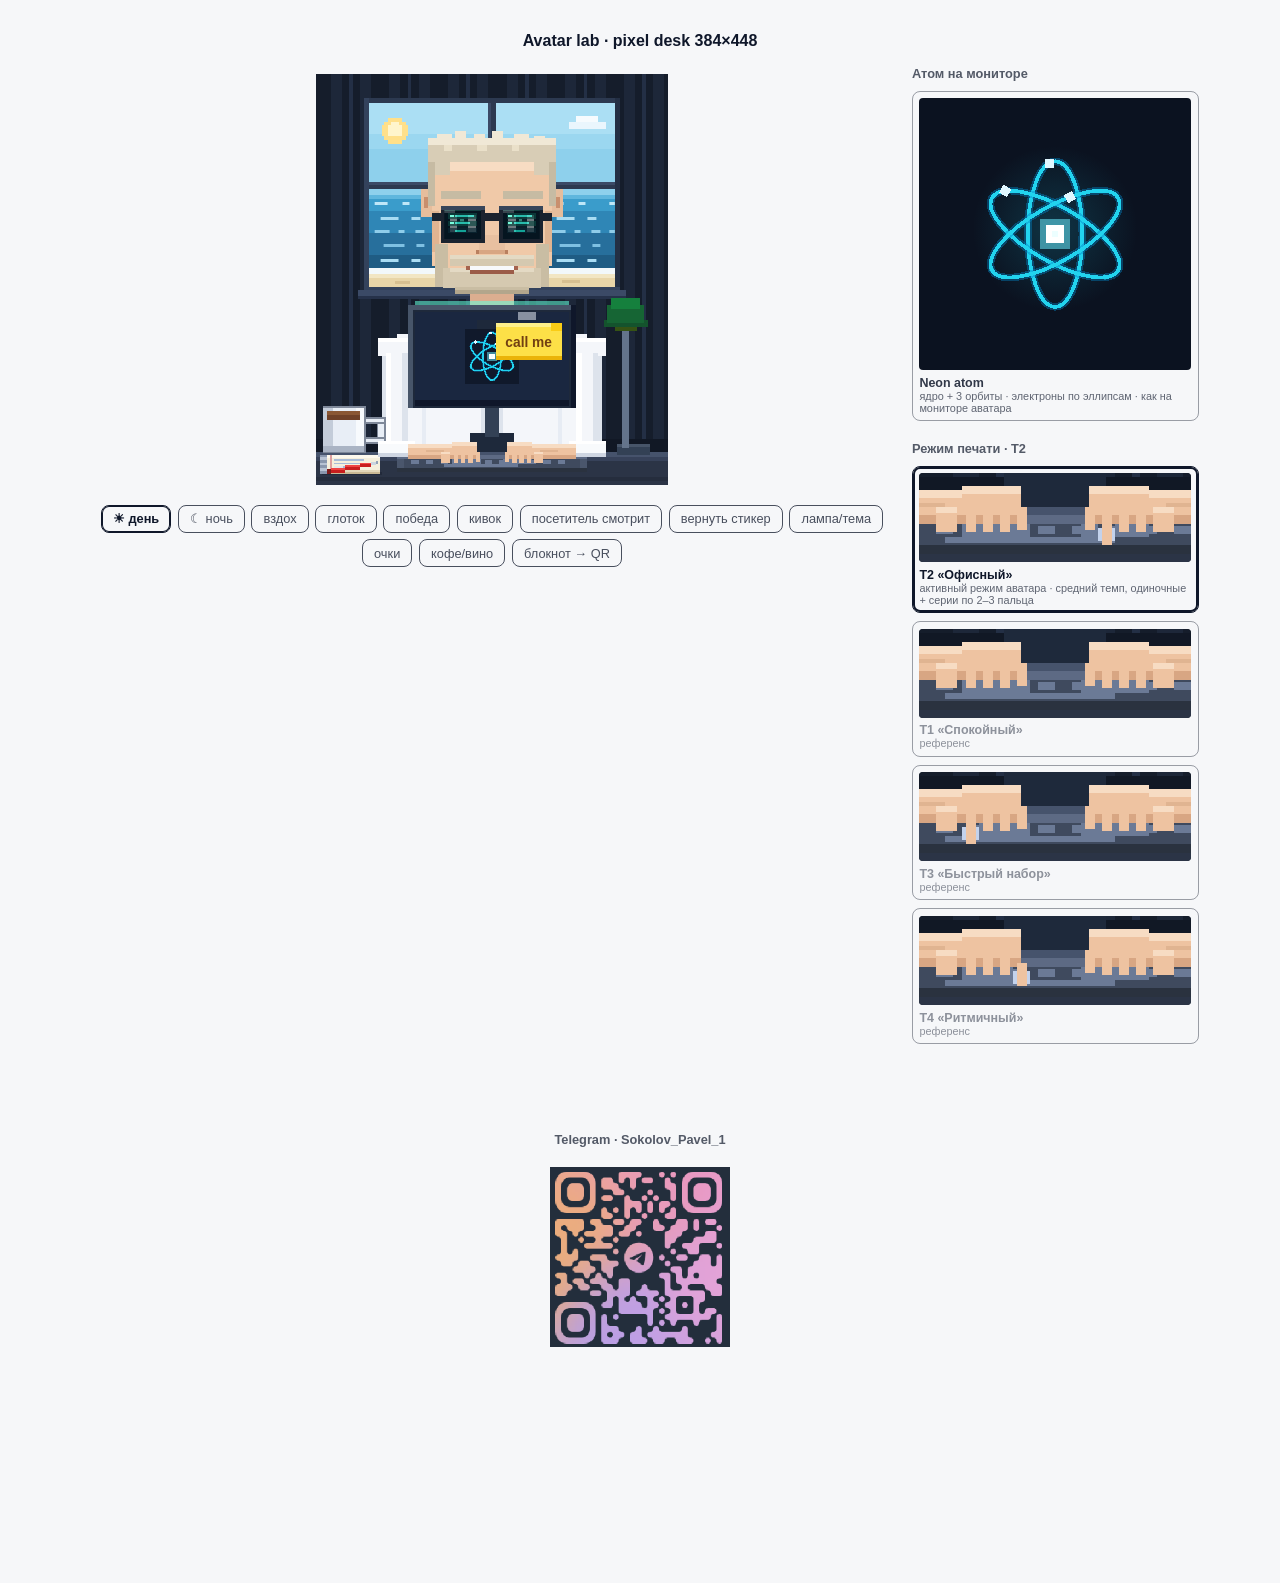
==== commit 16d3ddb3: "Polish live CV avatar: neon atom, cases expand, cheer-once, call-me sticker. Ship monitor atom, fix " ====
--- a/avatar-lab.html
+++ b/avatar-lab.html
@@ -9,11 +9,23 @@
       --bg: #f6f7f9;
       --ink: #0f172a;
       --ease: cubic-bezier(0.22, 1, 0.36, 1);
+      --atom-orbit: #22d3ee;
+      --atom-orbit-glow: #0284c7;
+      --atom-core: #ffffff;
+      --atom-core-glow: #67e8f9;
+      --atom-electron: #e0f7ff;
+      --atom-pad: rgba(8, 14, 26, 0.55);
     }
 
     html[data-theme="dark"] {
       --bg: #0b1220;
       --ink: #e7eef8;
+      --atom-orbit: #67e8f9;
+      --atom-orbit-glow: #22d3ee;
+      --atom-core: #ffffff;
+      --atom-core-glow: #a5f3fc;
+      --atom-electron: #ffffff;
+      --atom-pad: rgba(2, 8, 20, 0.7);
     }
 
     body {
@@ -118,6 +130,60 @@
     }
 
     .typing__card small {
+      display: block;
+      font-size: 0.68rem;
+      opacity: 0.65;
+    }
+
+    /* ---------- atom preview (right panel) ---------- */
+
+    .lab__atom-title {
+      font-size: 0.8rem;
+      font-weight: 600;
+      margin: 0 0 0.6rem;
+      opacity: 0.7;
+    }
+
+    .atom-preview {
+      display: block;
+      width: 100%;
+      padding: 0.4rem;
+      margin-bottom: 1.25rem;
+      border: 1px solid color-mix(in srgb, currentColor 40%, transparent);
+      border-radius: 0.5rem;
+      background: transparent;
+      color: inherit;
+    }
+
+    .atom-preview__stage {
+      display: grid;
+      place-items: center;
+      width: 100%;
+      aspect-ratio: 1;
+      border-radius: 0.25rem;
+      background:
+        radial-gradient(circle at 50% 48%, rgba(34, 211, 238, 0.18), transparent 42%),
+        #0b1220;
+      image-rendering: pixelated;
+      image-rendering: crisp-edges;
+    }
+
+    .atom-preview__stage svg {
+      width: 78%;
+      height: auto;
+      display: block;
+      overflow: visible;
+    }
+
+    .atom-preview span {
+      display: block;
+      font-size: 0.78rem;
+      font-weight: 600;
+      margin-top: 0.35rem;
+      opacity: 0.85;
+    }
+
+    .atom-preview small {
       display: block;
       font-size: 0.68rem;
       opacity: 0.65;
@@ -219,6 +285,12 @@
       --wine-deep: #651616;
       --wine-bubble: #e8a3a3;
       --wine-bubble-hi: #f6cfcf;
+      --atom-orbit: #22d3ee;
+      --atom-orbit-glow: #0284c7;
+      --atom-core: #ffffff;
+      --atom-core-glow: #67e8f9;
+      --atom-electron: #e0f7ff;
+      --atom-pad: rgba(8, 14, 26, 0.55);
     }
 
     html[data-theme="dark"] .avatar {
@@ -229,6 +301,12 @@
       --wine-deep: #c9c2a8;
       --wine-bubble: #fffdf3;
       --wine-bubble-hi: #ffffff;
+      --atom-orbit: #67e8f9;
+      --atom-orbit-glow: #22d3ee;
+      --atom-core: #ffffff;
+      --atom-core-glow: #a5f3fc;
+      --atom-electron: #ffffff;
+      --atom-pad: rgba(2, 8, 20, 0.7);
     }
 
     .avatar__stage {
@@ -312,8 +390,6 @@
     .avatar__spark {
       fill: var(--spark-core);
       filter: drop-shadow(0 0 1.5px var(--spark-halo)) drop-shadow(0 0 1.5px var(--spark-halo));
-      transform-box: fill-box;
-      transform-origin: center;
       pointer-events: none;
       opacity: 0;
     }
@@ -732,6 +808,60 @@
     .avatar__glow {
       opacity: 0.55;
       animation: avatar-glow 1.8s steps(3, end) infinite;
+    }
+
+    /* ---------- neon atom on the monitor screen ---------- */
+
+    .avatar__atom {
+      pointer-events: none;
+    }
+
+    .avatar__atom-pad {
+      fill: var(--atom-pad);
+    }
+
+    .avatar__atom-orbit {
+      fill: none;
+      stroke: var(--atom-orbit);
+    }
+
+    .avatar__atom-orbit-glow {
+      fill: none;
+      stroke: var(--atom-orbit-glow);
+      opacity: 0.4;
+    }
+
+    .avatar__atom-electron {
+      fill: var(--atom-electron);
+    }
+
+    .avatar__atom-spark {
+      fill: var(--atom-orbit);
+    }
+
+    .avatar__atom-core-glow {
+      fill: var(--atom-core-glow);
+      opacity: 0.55;
+      animation: avatar-atom-pulse 1.4s steps(2, end) infinite;
+    }
+
+    .avatar__atom-core {
+      fill: var(--atom-core);
+      animation: avatar-atom-pulse 1.4s steps(2, end) infinite;
+    }
+
+    .avatar__atom-core-hot {
+      fill: #ecfeff;
+    }
+
+    @keyframes avatar-atom-pulse {
+      0%,
+      100% {
+        opacity: 1;
+      }
+      50% {
+        opacity: 0.65;
+      }
     }
 
     /* ---------- coffee steam: rises to the top of the monitor, thinning out ---------- */
@@ -1051,9 +1181,9 @@
     }
 
     @keyframes avatar-spark {
-      0%, 100% { opacity: 0; transform: scale(0.35); }
-      34% { opacity: 1; transform: scale(1); }
-      67% { opacity: 0.5; transform: scale(0.7); }
+      0%, 100% { opacity: 0; }
+      34% { opacity: 1; }
+      67% { opacity: 0.55; }
     }
 
     /* the crest rows are 400 wide with a 64-unit tile, so one tile of travel loops seamlessly */
@@ -1217,6 +1347,11 @@
               <rect x="18" y="368" width="26" height="7"/>
               <rect x="23" y="375" width="16" height="6"/>
               <rect x="27" y="381" width="8" height="5"/>
+            </clipPath>
+
+            <!-- monitor glass: keeps the atom inside the screen -->
+            <clipPath id="avatarScreen">
+              <rect x="108" y="260" width="168" height="96"/>
             </clipPath>
 
             <!-- hover sparkles; the rects inherit fill from the <use> that clones them -->
@@ -1672,11 +1807,15 @@
               <!-- click target: send the glasses to the window sill -->
               <g class="avatar__hit-group avatar__hit-group--face" data-lab-hit="glasses">
                 <rect class="avatar__hit" x="124" y="140" width="136" height="48"/>
-                <use class="avatar__spark" href="#avatarSpark" x="192" y="134"/>
-                <use class="avatar__spark" href="#avatarSparkS" x="122" y="138" style="animation-delay: 0.25s"/>
-                <use class="avatar__spark" href="#avatarSparkS" x="262" y="138" style="animation-delay: 0.5s"/>
-                <use class="avatar__spark" href="#avatarSpark" x="120" y="190" style="animation-delay: 0.7s"/>
-                <use class="avatar__spark" href="#avatarSparkS" x="264" y="190" style="animation-delay: 0.95s"/>
+                <use class="avatar__spark" href="#avatarSparkS" x="140" y="146" style="animation-delay: 0.05s"/>
+                <use class="avatar__spark" href="#avatarSpark" x="160" y="156" style="animation-delay: 0.2s"/>
+                <use class="avatar__spark" href="#avatarSparkS" x="176" y="174" style="animation-delay: 0.35s"/>
+                <use class="avatar__spark" href="#avatarSpark" x="192" y="152"/>
+                <use class="avatar__spark" href="#avatarSparkS" x="208" y="146" style="animation-delay: 0.45s"/>
+                <use class="avatar__spark" href="#avatarSpark" x="224" y="156" style="animation-delay: 0.6s"/>
+                <use class="avatar__spark" href="#avatarSparkS" x="240" y="174" style="animation-delay: 0.75s"/>
+                <use class="avatar__spark" href="#avatarSparkS" x="128" y="162" style="animation-delay: 0.9s"/>
+                <use class="avatar__spark" href="#avatarSparkS" x="256" y="162" style="animation-delay: 1.05s"/>
               </g>
             </g>
 
@@ -1749,7 +1888,7 @@
             <rect x="180" y="356" width="24" height="8" fill="#475569"/>
             <rect class="avatar__glow" x="108" y="248" width="168" height="4" fill="#64ffda"/>
             <rect x="100" y="252" width="184" height="112" fill="#1e293b"/>
-            <rect x="108" y="260" width="168" height="96" fill="#334155"/>
+            <rect x="108" y="260" width="168" height="96" fill="#1a2740"/>
             <rect x="100" y="252" width="184" height="6" fill="#475569"/>
             <rect x="100" y="252" width="6" height="112" fill="#475569"/>
             <rect x="278" y="252" width="6" height="112" fill="#0f172a"/>
@@ -2015,13 +2154,52 @@
             <rect x="184" y="360" width="16" height="36" fill="#334155"/>
             <rect x="180" y="356" width="24" height="8" fill="#475569"/>
             <rect x="100" y="252" width="184" height="112" fill="#1e293b"/>
-            <rect x="108" y="260" width="168" height="96" fill="#334155"/>
+            <rect x="108" y="260" width="168" height="96" fill="#1a2740"/>
             <rect x="100" y="252" width="184" height="6" fill="#475569"/>
             <rect x="100" y="252" width="6" height="112" fill="#475569"/>
             <rect x="278" y="252" width="6" height="112" fill="#0f172a"/>
             <rect x="108" y="356" width="168" height="6" fill="#0f172a"/>
             <rect x="176" y="268" width="32" height="12" fill="#1e293b"/>
             <rect x="220" y="260" width="20" height="8" fill="#e2e8f0" opacity="0.55"/>
+            <!-- neon atom: nucleus + 3 orbits, electrons run along the ellipses -->
+            <g class="avatar__atom" clip-path="url(#avatarScreen)">
+              <g transform="translate(192 308)">
+                <rect class="avatar__atom-pad" x="-30" y="-30" width="60" height="60"/>
+                <g transform="rotate(90)">
+                  <ellipse class="avatar__atom-orbit-glow" cx="0" cy="0" rx="26" ry="10" stroke-width="3"/>
+                  <ellipse class="avatar__atom-orbit" cx="0" cy="0" rx="26" ry="10" stroke-width="1.5"/>
+                  <rect class="avatar__atom-electron" x="-1.5" y="-1.5" width="3" height="3">
+                    <animateMotion dur="2.6s" repeatCount="indefinite" path="M26,0 A26,10 0 1,1 -26,0 A26,10 0 1,1 26,0"/>
+                  </rect>
+                  <rect class="avatar__atom-spark" x="-1" y="-1" width="2" height="2" opacity="0.55">
+                    <animateMotion dur="2.6s" begin="-1.3s" repeatCount="indefinite" path="M26,0 A26,10 0 1,1 -26,0 A26,10 0 1,1 26,0"/>
+                  </rect>
+                </g>
+                <g transform="rotate(30)">
+                  <ellipse class="avatar__atom-orbit-glow" cx="0" cy="0" rx="26" ry="10" stroke-width="3"/>
+                  <ellipse class="avatar__atom-orbit" cx="0" cy="0" rx="26" ry="10" stroke-width="1.5"/>
+                  <rect class="avatar__atom-electron" x="-1.5" y="-1.5" width="3" height="3">
+                    <animateMotion dur="3.2s" begin="-0.5s" repeatCount="indefinite" path="M26,0 A26,10 0 1,1 -26,0 A26,10 0 1,1 26,0"/>
+                  </rect>
+                  <rect class="avatar__atom-spark" x="-1" y="-1" width="2" height="2" opacity="0.45">
+                    <animateMotion dur="3.2s" begin="-2.1s" repeatCount="indefinite" path="M26,0 A26,10 0 1,1 -26,0 A26,10 0 1,1 26,0"/>
+                  </rect>
+                </g>
+                <g transform="rotate(-30)">
+                  <ellipse class="avatar__atom-orbit-glow" cx="0" cy="0" rx="26" ry="10" stroke-width="3"/>
+                  <ellipse class="avatar__atom-orbit" cx="0" cy="0" rx="26" ry="10" stroke-width="1.5"/>
+                  <rect class="avatar__atom-electron" x="-1.5" y="-1.5" width="3" height="3">
+                    <animateMotion dur="2.9s" begin="-1.2s" repeatCount="indefinite" path="M26,0 A26,10 0 1,1 -26,0 A26,10 0 1,1 26,0"/>
+                  </rect>
+                  <rect class="avatar__atom-spark" x="-1" y="-1" width="2" height="2" opacity="0.5">
+                    <animateMotion dur="2.9s" begin="-0.2s" repeatCount="indefinite" path="M26,0 A26,10 0 1,1 -26,0 A26,10 0 1,1 26,0"/>
+                  </rect>
+                </g>
+                <rect class="avatar__atom-core-glow" x="-5" y="-5" width="10" height="10"/>
+                <rect class="avatar__atom-core" x="-3" y="-3" width="6" height="6"/>
+                <rect class="avatar__atom-core-hot" x="-1" y="-1" width="2" height="2"/>
+              </g>
+            </g>
           </g>
 
           <!-- sticky note lives on the front face of the monitor -->
@@ -2134,6 +2312,51 @@
     </div>
 
     <aside class="lab__typing">
+      <h2 class="lab__atom-title">Атом на мониторе</h2>
+      <div class="atom-preview">
+        <div class="atom-preview__stage" aria-hidden="true">
+          <svg viewBox="-70 -70 140 140" width="200" height="200" xmlns="http://www.w3.org/2000/svg" shape-rendering="crispEdges">
+            <g class="avatar__atom">
+              <g transform="rotate(90)">
+                <ellipse class="avatar__atom-orbit-glow" cx="0" cy="0" rx="48" ry="18" stroke-width="5"/>
+                <ellipse class="avatar__atom-orbit" cx="0" cy="0" rx="48" ry="18" stroke-width="2.5"/>
+                <rect class="avatar__atom-electron" x="-3" y="-3" width="6" height="6">
+                  <animateMotion dur="2.6s" repeatCount="indefinite" path="M48,0 A48,18 0 1,1 -48,0 A48,18 0 1,1 48,0"/>
+                </rect>
+                <rect class="avatar__atom-spark" x="-1.5" y="-1.5" width="3" height="3" opacity="0.55">
+                  <animateMotion dur="2.6s" begin="-1.3s" repeatCount="indefinite" path="M48,0 A48,18 0 1,1 -48,0 A48,18 0 1,1 48,0"/>
+                </rect>
+              </g>
+              <g transform="rotate(30)">
+                <ellipse class="avatar__atom-orbit-glow" cx="0" cy="0" rx="48" ry="18" stroke-width="5"/>
+                <ellipse class="avatar__atom-orbit" cx="0" cy="0" rx="48" ry="18" stroke-width="2.5"/>
+                <rect class="avatar__atom-electron" x="-3" y="-3" width="6" height="6">
+                  <animateMotion dur="3.2s" begin="-0.5s" repeatCount="indefinite" path="M48,0 A48,18 0 1,1 -48,0 A48,18 0 1,1 48,0"/>
+                </rect>
+                <rect class="avatar__atom-spark" x="-1.5" y="-1.5" width="3" height="3" opacity="0.45">
+                  <animateMotion dur="3.2s" begin="-2.1s" repeatCount="indefinite" path="M48,0 A48,18 0 1,1 -48,0 A48,18 0 1,1 48,0"/>
+                </rect>
+              </g>
+              <g transform="rotate(-30)">
+                <ellipse class="avatar__atom-orbit-glow" cx="0" cy="0" rx="48" ry="18" stroke-width="5"/>
+                <ellipse class="avatar__atom-orbit" cx="0" cy="0" rx="48" ry="18" stroke-width="2.5"/>
+                <rect class="avatar__atom-electron" x="-3" y="-3" width="6" height="6">
+                  <animateMotion dur="2.9s" begin="-1.2s" repeatCount="indefinite" path="M48,0 A48,18 0 1,1 -48,0 A48,18 0 1,1 48,0"/>
+                </rect>
+                <rect class="avatar__atom-spark" x="-1.5" y="-1.5" width="3" height="3" opacity="0.5">
+                  <animateMotion dur="2.9s" begin="-0.2s" repeatCount="indefinite" path="M48,0 A48,18 0 1,1 -48,0 A48,18 0 1,1 48,0"/>
+                </rect>
+              </g>
+              <rect class="avatar__atom-core-glow" x="-10" y="-10" width="20" height="20"/>
+              <rect class="avatar__atom-core" x="-6" y="-6" width="12" height="12"/>
+              <rect class="avatar__atom-core-hot" x="-2" y="-2" width="4" height="4"/>
+            </g>
+          </svg>
+        </div>
+        <span>Neon atom</span>
+        <small>ядро + 3 орбиты · электроны по эллипсам · как на мониторе аватара</small>
+      </div>
+
       <h2 class="lab__typing-title">Режим печати · T2</h2>
 
       <div class="typing__card is-active" data-typing="T2" aria-current="true">
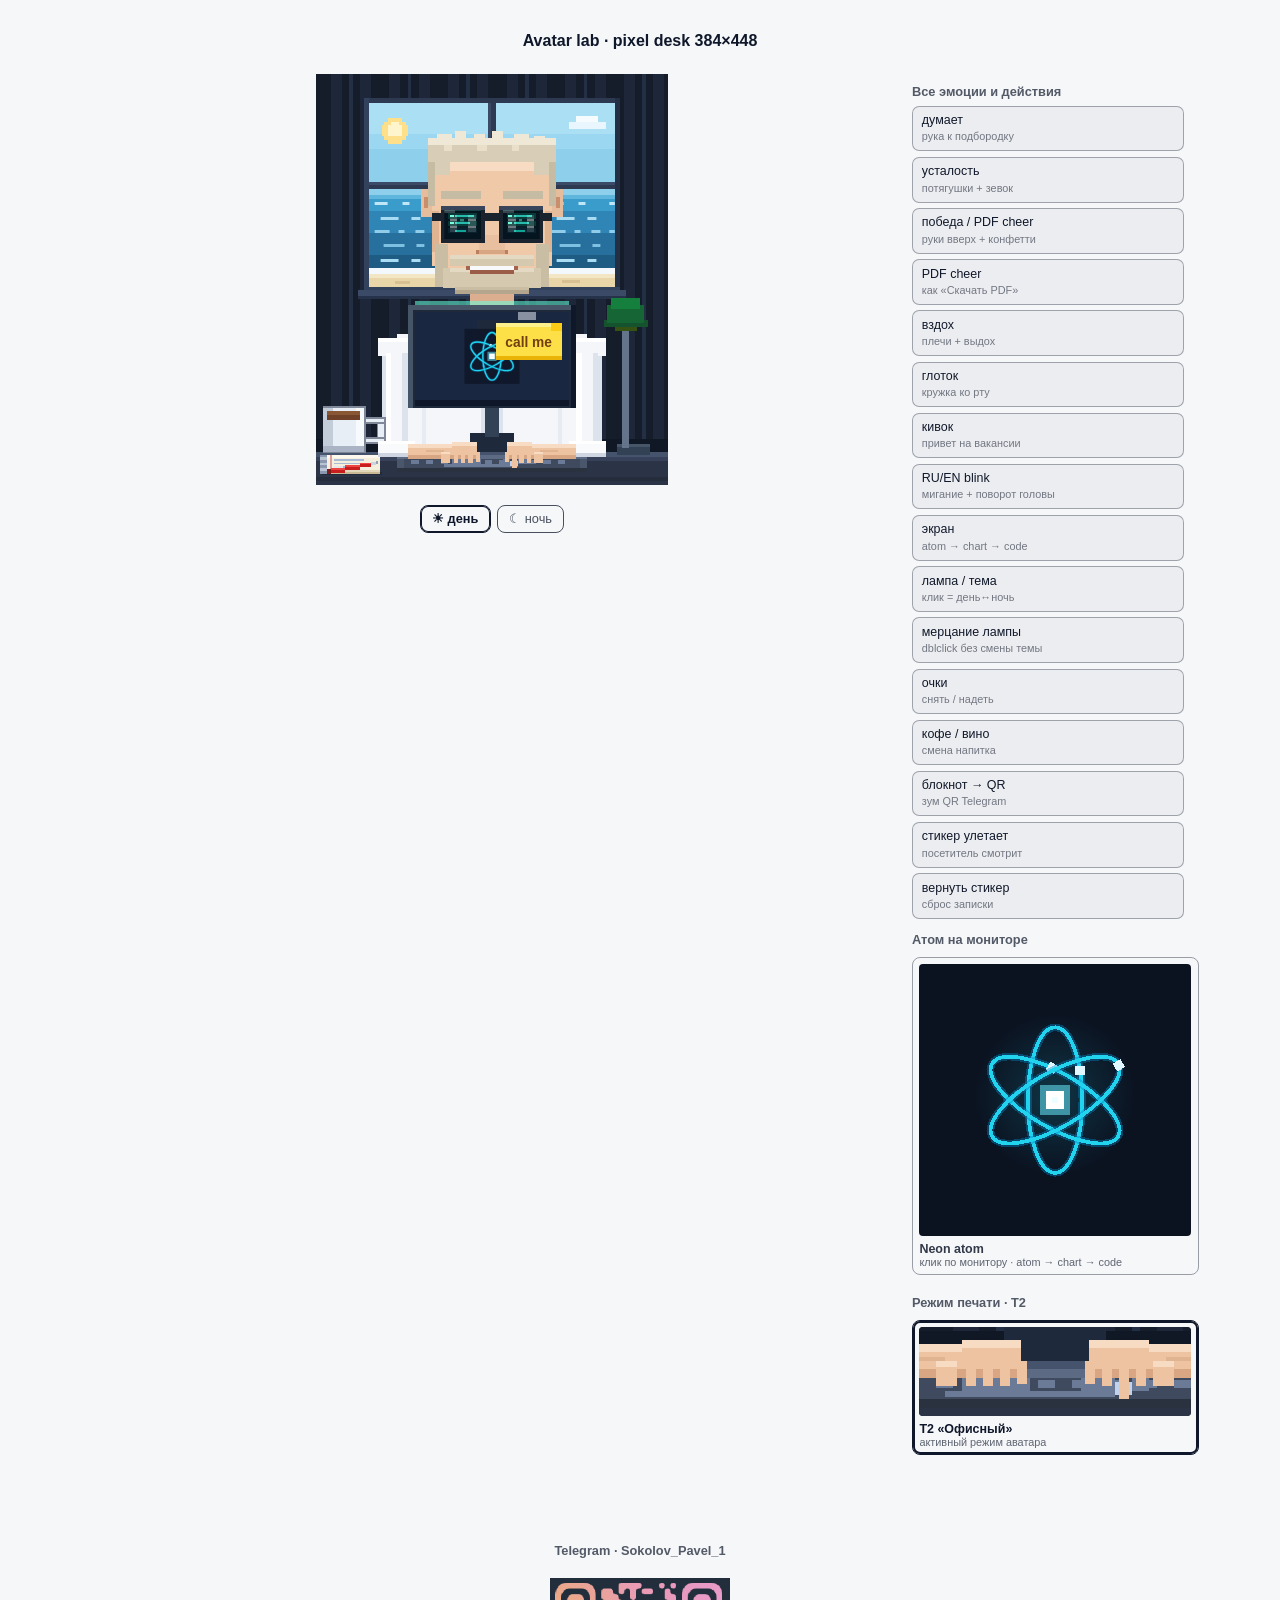
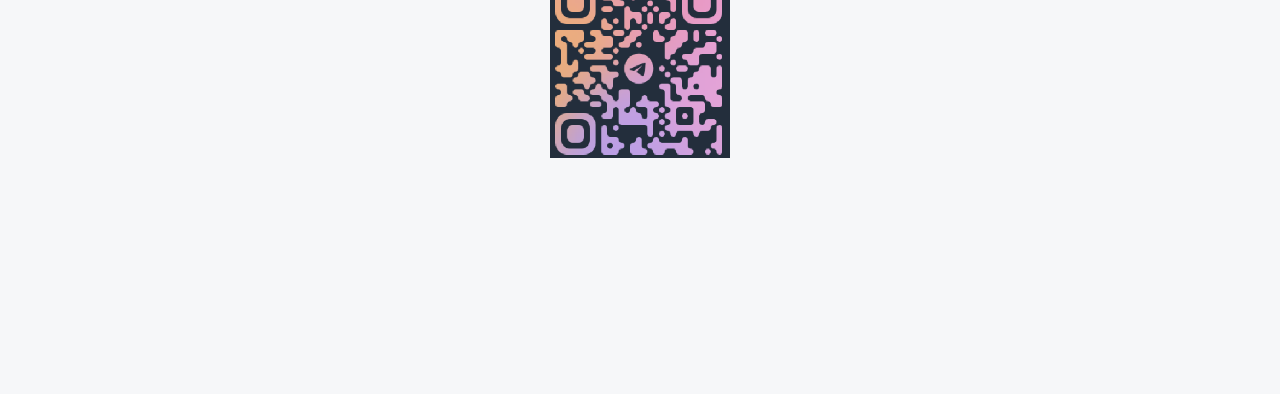
==== commit 49beee5c: "Add avatar emotion stages (think/tired/cheer) and expand cases layout. Co-authored-by: Cursor <curso" ====
--- a/avatar-lab.html
+++ b/avatar-lab.html
@@ -75,6 +75,45 @@
       font-weight: 600;
       margin: 0 0 0.6rem;
       opacity: 0.7;
+    }
+
+    .lab__emo-title {
+      font-size: 0.8rem;
+      font-weight: 600;
+      margin: 1.1rem 0 0.45rem;
+      opacity: 0.7;
+    }
+
+    .lab__emo-list {
+      display: flex;
+      flex-direction: column;
+      gap: 0.35rem;
+      margin: 0 0 0.85rem;
+    }
+
+    .lab__emo-list button {
+      font: inherit;
+      font-size: 0.78rem;
+      text-align: left;
+      padding: 0.4rem 0.55rem;
+      border-radius: 0.45rem;
+      border: 1px solid color-mix(in srgb, currentColor 35%, transparent);
+      background: color-mix(in srgb, currentColor 4%, transparent);
+      color: inherit;
+      cursor: pointer;
+      line-height: 1.25;
+    }
+
+    .lab__emo-list button:hover {
+      border-color: currentColor;
+      background: color-mix(in srgb, currentColor 8%, transparent);
+    }
+
+    .lab__emo-list button small {
+      display: block;
+      opacity: 0.55;
+      font-size: 0.68rem;
+      margin-top: 0.1rem;
     }
 
     .typing__card {
@@ -532,6 +571,99 @@
       filter: drop-shadow(0 0 5px #64ffda);
     }
 
+    /* ---------- think: right hand to chin, typing pauses ---------- */
+
+    .avatar.is-thinking .avatar__fingers--r {
+      animation: avatar-think-typehide 2.6s steps(1, end) both;
+    }
+
+    .avatar.is-thinking .avatar__arm--r {
+      animation: avatar-think-shoulder-r 2.6s ease-in-out both;
+    }
+
+    .avatar.is-thinking .avatar__arm--r .avatar__elbow {
+      animation: avatar-think-elbow-r 2.6s ease-in-out both;
+    }
+
+    .avatar.is-thinking .avatar__arm--r .avatar__hand {
+      animation: avatar-think-hand-r 2.6s ease-in-out both;
+    }
+
+    .avatar.is-thinking .avatar__head {
+      animation: avatar-think-head 2.6s ease-in-out both;
+    }
+
+    .avatar.is-thinking .avatar__body {
+      animation: avatar-think-body 2.6s ease-in-out both;
+    }
+
+    /* ---------- tired: stretch / yawn ---------- */
+
+    .avatar.is-tired .avatar__fingers {
+      animation: avatar-tired-typehide 2.6s steps(1, end) both;
+    }
+
+    .avatar.is-tired .avatar__arm--l {
+      animation: avatar-tired-shoulder-l 2.6s ease-in-out both;
+    }
+
+    .avatar.is-tired .avatar__arm--r {
+      animation: avatar-tired-shoulder-r 2.6s ease-in-out both;
+    }
+
+    .avatar.is-tired .avatar__arm--l .avatar__elbow {
+      animation: avatar-tired-elbow-l 2.6s ease-in-out both;
+    }
+
+    .avatar.is-tired .avatar__arm--r .avatar__elbow {
+      animation: avatar-tired-elbow-r 2.6s ease-in-out both;
+    }
+
+    .avatar.is-tired .avatar__arm--l .avatar__hand {
+      animation: avatar-tired-hand-l 2.6s ease-in-out both;
+    }
+
+    .avatar.is-tired .avatar__arm--r .avatar__hand {
+      animation: avatar-tired-hand-r 2.6s ease-in-out both;
+    }
+
+    .avatar.is-tired .avatar__body {
+      animation: avatar-tired-body 2.6s ease-in-out both;
+    }
+
+    .avatar.is-tired .avatar__head {
+      animation: avatar-tired-head 2.6s ease-in-out both;
+    }
+
+    .avatar.is-tired .avatar__lids {
+      animation: avatar-tired-lids 2.6s steps(2, end) both;
+    }
+
+    /* ---------- lang switch: blink + slight head turn ---------- */
+
+    .avatar.is-lang-turn .avatar__head {
+      animation: avatar-lang-head 0.85s ease-in-out both;
+    }
+
+    .avatar.is-lang-turn .avatar__lids {
+      animation: avatar-lang-lids 0.85s steps(2, end) both;
+    }
+
+    .avatar__lids {
+      opacity: 0;
+      pointer-events: none;
+    }
+
+    /* ---------- lamp flicker (dblclick; does not change theme) ---------- */
+
+    .avatar.is-lamp-flicker .avatar__lamp {
+      animation: avatar-lamp-flicker 0.9s steps(1, end) both;
+    }
+
+    .avatar.is-lamp-flicker .avatar__glow {
+      animation: avatar-lamp-flicker-glow 0.9s steps(1, end) both;
+    }
+
     /* ---------- desk lamp (LEFT) ---------- */
 
     .avatar__lamp-rays,
@@ -811,6 +943,19 @@
     }
 
     /* ---------- neon atom on the monitor screen ---------- */
+
+    .avatar__screens {
+      pointer-events: none;
+    }
+
+    .avatar__screen {
+      opacity: 0;
+      pointer-events: none;
+    }
+
+    .avatar__screen.is-active {
+      opacity: 1;
+    }
 
     .avatar__atom {
       pointer-events: none;
@@ -1121,6 +1266,146 @@
       0% { opacity: 0; transform: translateY(8px); }
       30%, 70% { opacity: 1; transform: translateY(0); }
       100% { opacity: 0; transform: translateY(-14px); }
+    }
+
+    @keyframes avatar-think-shoulder-r {
+      0%, 100% { transform: rotate(0deg); }
+      16% { transform: rotate(48deg); }
+      28%, 70% { transform: rotate(105deg); }
+      84% { transform: rotate(42deg); }
+    }
+
+    @keyframes avatar-think-elbow-r {
+      0%, 100% { transform: rotate(0deg); }
+      16% { transform: rotate(-12deg); }
+      28%, 70% { transform: rotate(-25deg); }
+      84% { transform: rotate(-10deg); }
+    }
+
+    @keyframes avatar-think-hand-r {
+      0%, 100% { transform: rotate(0deg); }
+      16% { transform: rotate(-90deg); }
+      28%, 70% { transform: rotate(-190deg); }
+      84% { transform: rotate(-80deg); }
+    }
+
+    @keyframes avatar-think-head {
+      0%, 100% { transform: translate(0, 0) rotate(0deg); }
+      22%, 68% { transform: translate(3px, 3px) rotate(7deg); }
+      84% { transform: translate(1px, 1px) rotate(2deg); }
+    }
+
+    @keyframes avatar-think-body {
+      0%, 100% { transform: translateY(0); }
+      28%, 70% { transform: translateY(-3px); }
+    }
+
+    @keyframes avatar-think-typehide {
+      0%, 8% { opacity: 1; }
+      12%, 86% { opacity: 0; }
+      92%, 100% { opacity: 1; }
+    }
+
+    @keyframes avatar-tired-shoulder-l {
+      0%, 100% { transform: translateY(0) rotate(0deg); }
+      20% { transform: translateY(-12px) rotate(8deg); }
+      40%, 62% { transform: translateY(-28px) rotate(16deg); }
+      80% { transform: translateY(-10px) rotate(6deg); }
+    }
+
+    @keyframes avatar-tired-shoulder-r {
+      0%, 100% { transform: translateY(0) rotate(0deg); }
+      20% { transform: translateY(-12px) rotate(-8deg); }
+      40%, 62% { transform: translateY(-28px) rotate(-16deg); }
+      80% { transform: translateY(-10px) rotate(-6deg); }
+    }
+
+    @keyframes avatar-tired-elbow-l {
+      0%, 100% { transform: rotate(0deg); }
+      20% { transform: rotate(-70deg); }
+      40%, 62% { transform: rotate(-150deg); }
+      80% { transform: rotate(-60deg); }
+    }
+
+    @keyframes avatar-tired-elbow-r {
+      0%, 100% { transform: rotate(0deg); }
+      20% { transform: rotate(70deg); }
+      40%, 62% { transform: rotate(150deg); }
+      80% { transform: rotate(60deg); }
+    }
+
+    @keyframes avatar-tired-hand-l {
+      0%, 100% { transform: rotate(0deg); }
+      40%, 62% { transform: rotate(28deg); }
+      80% { transform: rotate(10deg); }
+    }
+
+    @keyframes avatar-tired-hand-r {
+      0%, 100% { transform: rotate(0deg); }
+      40%, 62% { transform: rotate(-28deg); }
+      80% { transform: rotate(-10deg); }
+    }
+
+    @keyframes avatar-tired-body {
+      0%, 100% { transform: translateY(0); }
+      30%, 58% { transform: translateY(-16px); }
+      78% { transform: translateY(-5px); }
+    }
+
+    @keyframes avatar-tired-head {
+      0%, 100% { transform: translateY(0) rotate(0deg); }
+      25% { transform: translateY(-8px) rotate(-8deg); }
+      45%, 60% { transform: translateY(-16px) rotate(-14deg); }
+      78% { transform: translateY(-4px) rotate(-4deg); }
+    }
+
+    @keyframes avatar-tired-lids {
+      0%, 18% { opacity: 0; }
+      28%, 64% { opacity: 1; }
+      78%, 100% { opacity: 0; }
+    }
+
+    @keyframes avatar-tired-typehide {
+      0%, 8% { opacity: 1; }
+      12%, 86% { opacity: 0; }
+      92%, 100% { opacity: 1; }
+    }
+
+    @keyframes avatar-lang-head {
+      0%, 100% { transform: rotate(0deg); }
+      28% { transform: rotate(-9deg); }
+      55% { transform: rotate(6deg); }
+      78% { transform: rotate(-2deg); }
+    }
+
+    @keyframes avatar-lang-lids {
+      0%, 18% { opacity: 0; }
+      28%, 42% { opacity: 1; }
+      52%, 62% { opacity: 0; }
+      70%, 80% { opacity: 1; }
+      90%, 100% { opacity: 0; }
+    }
+
+    @keyframes avatar-lamp-flicker {
+      0%, 100% { filter: brightness(1); }
+      8% { filter: brightness(1.45); }
+      18% { filter: brightness(0.25); }
+      28% { filter: brightness(1.35); }
+      40% { filter: brightness(0.3); }
+      52% { filter: brightness(1.25); }
+      66% { filter: brightness(0.2); }
+      78% { filter: brightness(1.15); }
+    }
+
+    @keyframes avatar-lamp-flicker-glow {
+      0%, 100% { opacity: 0.55; }
+      8% { opacity: 0.95; }
+      18% { opacity: 0.2; }
+      28% { opacity: 0.9; }
+      40% { opacity: 0.25; }
+      52% { opacity: 0.85; }
+      66% { opacity: 0.15; }
+      78% { opacity: 0.7; }
     }
 
     /* peel-off + fly-away: the note lifts on its tape, tears loose, spins away */
@@ -1804,6 +2089,14 @@
               </g>
               </g>
 
+              <!-- blink / yawn lids drawn over lenses and bare eyes -->
+              <g class="avatar__lids">
+                <rect x="140" y="148" width="40" height="32" fill="#f0c9a8"/>
+                <rect x="140" y="148" width="40" height="6" fill="#e0b491"/>
+                <rect x="204" y="148" width="40" height="32" fill="#f0c9a8"/>
+                <rect x="204" y="148" width="40" height="6" fill="#e0b491"/>
+              </g>
+
               <!-- click target: send the glasses to the window sill -->
               <g class="avatar__hit-group avatar__hit-group--face" data-lab-hit="glasses">
                 <rect class="avatar__hit" x="124" y="140" width="136" height="48"/>
@@ -2161,44 +2454,122 @@
             <rect x="108" y="356" width="168" height="6" fill="#0f172a"/>
             <rect x="176" y="268" width="32" height="12" fill="#1e293b"/>
             <rect x="220" y="260" width="20" height="8" fill="#e2e8f0" opacity="0.55"/>
-            <!-- neon atom: nucleus + 3 orbits, electrons run along the ellipses -->
-            <g class="avatar__atom" clip-path="url(#avatarScreen)">
-              <g transform="translate(192 308)">
-                <rect class="avatar__atom-pad" x="-30" y="-30" width="60" height="60"/>
-                <g transform="rotate(90)">
-                  <ellipse class="avatar__atom-orbit-glow" cx="0" cy="0" rx="26" ry="10" stroke-width="3"/>
-                  <ellipse class="avatar__atom-orbit" cx="0" cy="0" rx="26" ry="10" stroke-width="1.5"/>
-                  <rect class="avatar__atom-electron" x="-1.5" y="-1.5" width="3" height="3">
-                    <animateMotion dur="2.6s" repeatCount="indefinite" path="M26,0 A26,10 0 1,1 -26,0 A26,10 0 1,1 26,0"/>
-                  </rect>
-                  <rect class="avatar__atom-spark" x="-1" y="-1" width="2" height="2" opacity="0.55">
-                    <animateMotion dur="2.6s" begin="-1.3s" repeatCount="indefinite" path="M26,0 A26,10 0 1,1 -26,0 A26,10 0 1,1 26,0"/>
-                  </rect>
+            <!-- monitor screens: atom → chart → code (sticky draws above and can cover) -->
+            <g class="avatar__screens" clip-path="url(#avatarScreen)">
+              <g class="avatar__screen avatar__atom is-active" data-screen="atom" shape-rendering="geometricPrecision">
+                <g transform="translate(192 308)">
+                  <rect class="avatar__atom-pad" x="-30" y="-30" width="60" height="60"/>
+                  <g transform="rotate(90)">
+                    <ellipse class="avatar__atom-orbit-glow" cx="0" cy="0" rx="26" ry="10" stroke-width="3"/>
+                    <ellipse class="avatar__atom-orbit" cx="0" cy="0" rx="26" ry="10" stroke-width="1.5"/>
+                    <rect class="avatar__atom-electron" x="-1.5" y="-1.5" width="3" height="3">
+                      <animateMotion dur="2.6s" repeatCount="indefinite" path="M26,0 A26,10 0 1,1 -26,0 A26,10 0 1,1 26,0"/>
+                    </rect>
+                    <rect class="avatar__atom-spark" x="-1" y="-1" width="2" height="2" opacity="0.55">
+                      <animateMotion dur="2.6s" begin="-1.3s" repeatCount="indefinite" path="M26,0 A26,10 0 1,1 -26,0 A26,10 0 1,1 26,0"/>
+                    </rect>
+                  </g>
+                  <g transform="rotate(30)">
+                    <ellipse class="avatar__atom-orbit-glow" cx="0" cy="0" rx="26" ry="10" stroke-width="3"/>
+                    <ellipse class="avatar__atom-orbit" cx="0" cy="0" rx="26" ry="10" stroke-width="1.5"/>
+                    <rect class="avatar__atom-electron" x="-1.5" y="-1.5" width="3" height="3">
+                      <animateMotion dur="3.2s" begin="-0.5s" repeatCount="indefinite" path="M26,0 A26,10 0 1,1 -26,0 A26,10 0 1,1 26,0"/>
+                    </rect>
+                    <rect class="avatar__atom-spark" x="-1" y="-1" width="2" height="2" opacity="0.45">
+                      <animateMotion dur="3.2s" begin="-2.1s" repeatCount="indefinite" path="M26,0 A26,10 0 1,1 -26,0 A26,10 0 1,1 26,0"/>
+                    </rect>
+                  </g>
+                  <g transform="rotate(-30)">
+                    <ellipse class="avatar__atom-orbit-glow" cx="0" cy="0" rx="26" ry="10" stroke-width="3"/>
+                    <ellipse class="avatar__atom-orbit" cx="0" cy="0" rx="26" ry="10" stroke-width="1.5"/>
+                    <rect class="avatar__atom-electron" x="-1.5" y="-1.5" width="3" height="3">
+                      <animateMotion dur="2.9s" begin="-1.2s" repeatCount="indefinite" path="M26,0 A26,10 0 1,1 -26,0 A26,10 0 1,1 26,0"/>
+                    </rect>
+                    <rect class="avatar__atom-spark" x="-1" y="-1" width="2" height="2" opacity="0.5">
+                      <animateMotion dur="2.9s" begin="-0.2s" repeatCount="indefinite" path="M26,0 A26,10 0 1,1 -26,0 A26,10 0 1,1 26,0"/>
+                    </rect>
+                  </g>
+                  <rect class="avatar__atom-core-glow" x="-5" y="-5" width="10" height="10"/>
+                  <rect class="avatar__atom-core" x="-3" y="-3" width="6" height="6"/>
+                  <rect class="avatar__atom-core-hot" x="-1" y="-1" width="2" height="2"/>
                 </g>
-                <g transform="rotate(30)">
-                  <ellipse class="avatar__atom-orbit-glow" cx="0" cy="0" rx="26" ry="10" stroke-width="3"/>
-                  <ellipse class="avatar__atom-orbit" cx="0" cy="0" rx="26" ry="10" stroke-width="1.5"/>
-                  <rect class="avatar__atom-electron" x="-1.5" y="-1.5" width="3" height="3">
-                    <animateMotion dur="3.2s" begin="-0.5s" repeatCount="indefinite" path="M26,0 A26,10 0 1,1 -26,0 A26,10 0 1,1 26,0"/>
-                  </rect>
-                  <rect class="avatar__atom-spark" x="-1" y="-1" width="2" height="2" opacity="0.45">
-                    <animateMotion dur="3.2s" begin="-2.1s" repeatCount="indefinite" path="M26,0 A26,10 0 1,1 -26,0 A26,10 0 1,1 26,0"/>
-                  </rect>
-                </g>
-                <g transform="rotate(-30)">
-                  <ellipse class="avatar__atom-orbit-glow" cx="0" cy="0" rx="26" ry="10" stroke-width="3"/>
-                  <ellipse class="avatar__atom-orbit" cx="0" cy="0" rx="26" ry="10" stroke-width="1.5"/>
-                  <rect class="avatar__atom-electron" x="-1.5" y="-1.5" width="3" height="3">
-                    <animateMotion dur="2.9s" begin="-1.2s" repeatCount="indefinite" path="M26,0 A26,10 0 1,1 -26,0 A26,10 0 1,1 26,0"/>
-                  </rect>
-                  <rect class="avatar__atom-spark" x="-1" y="-1" width="2" height="2" opacity="0.5">
-                    <animateMotion dur="2.9s" begin="-0.2s" repeatCount="indefinite" path="M26,0 A26,10 0 1,1 -26,0 A26,10 0 1,1 26,0"/>
-                  </rect>
-                </g>
-                <rect class="avatar__atom-core-glow" x="-5" y="-5" width="10" height="10"/>
-                <rect class="avatar__atom-core" x="-3" y="-3" width="6" height="6"/>
-                <rect class="avatar__atom-core-hot" x="-1" y="-1" width="2" height="2"/>
               </g>
+              <g class="avatar__screen" data-screen="chart">
+                <rect x="108" y="260" width="168" height="96" fill="#0b1220"/>
+                <rect x="114" y="266" width="156" height="10" fill="#1e293b"/>
+                <rect x="118" y="268" width="28" height="6" fill="#38bdf8"/>
+                <rect x="150" y="269" width="18" height="4" fill="#64748b"/>
+                <rect x="118" y="282" width="36" height="22" fill="#132033"/>
+                <rect x="122" y="286" width="12" height="4" fill="#22d3ee"/>
+                <rect x="122" y="294" width="20" height="4" fill="#334155"/>
+                <rect x="160" y="282" width="36" height="22" fill="#132033"/>
+                <rect x="164" y="286" width="16" height="4" fill="#a78bfa"/>
+                <rect x="164" y="294" width="14" height="4" fill="#334155"/>
+                <rect x="202" y="282" width="36" height="22" fill="#132033"/>
+                <rect x="206" y="286" width="10" height="4" fill="#34d399"/>
+                <rect x="206" y="294" width="22" height="4" fill="#334155"/>
+                <rect x="244" y="282" width="28" height="22" fill="#132033"/>
+                <rect x="248" y="286" width="14" height="4" fill="#fbbf24"/>
+                <rect x="248" y="294" width="10" height="4" fill="#334155"/>
+                <rect x="118" y="312" width="8" height="34" fill="#1e293b"/>
+                <rect x="120" y="328" width="4" height="16" fill="#38bdf8"/>
+                <rect x="132" y="312" width="8" height="34" fill="#1e293b"/>
+                <rect x="134" y="320" width="4" height="24" fill="#22d3ee"/>
+                <rect x="146" y="312" width="8" height="34" fill="#1e293b"/>
+                <rect x="148" y="334" width="4" height="10" fill="#67e8f9"/>
+                <rect x="160" y="312" width="8" height="34" fill="#1e293b"/>
+                <rect x="162" y="318" width="4" height="26" fill="#38bdf8"/>
+                <rect x="174" y="312" width="8" height="34" fill="#1e293b"/>
+                <rect x="176" y="324" width="4" height="20" fill="#0ea5e9"/>
+                <rect x="188" y="312" width="8" height="34" fill="#1e293b"/>
+                <rect x="190" y="316" width="4" height="28" fill="#22d3ee"/>
+                <rect x="210" y="318" width="54" height="28" fill="#132033"/>
+                <rect x="214" y="336" width="10" height="6" fill="#334155"/>
+                <rect x="228" y="328" width="10" height="14" fill="#64748b"/>
+                <rect x="242" y="322" width="10" height="20" fill="#38bdf8"/>
+                <rect x="256" y="330" width="4" height="12" fill="#22d3ee"/>
+              </g>
+              <g class="avatar__screen" data-screen="code">
+                <rect x="108" y="260" width="168" height="96" fill="#071018"/>
+                <rect x="108" y="260" width="22" height="96" fill="#0d1a28"/>
+                <rect x="114" y="268" width="10" height="4" fill="#334155"/>
+                <rect x="114" y="278" width="10" height="4" fill="#334155"/>
+                <rect x="114" y="288" width="10" height="4" fill="#475569"/>
+                <rect x="114" y="298" width="10" height="4" fill="#334155"/>
+                <rect x="114" y="308" width="10" height="4" fill="#334155"/>
+                <rect x="114" y="318" width="10" height="4" fill="#475569"/>
+                <rect x="114" y="328" width="10" height="4" fill="#334155"/>
+                <rect x="114" y="338" width="10" height="4" fill="#334155"/>
+                <rect x="138" y="268" width="18" height="4" fill="#c084fc"/>
+                <rect x="160" y="268" width="40" height="4" fill="#67e8f9"/>
+                <rect x="204" y="268" width="24" height="4" fill="#94a3b8"/>
+                <rect x="138" y="278" width="12" height="4" fill="#64748b"/>
+                <rect x="154" y="278" width="52" height="4" fill="#34d399"/>
+                <rect x="138" y="288" width="12" height="4" fill="#64748b"/>
+                <rect x="154" y="288" width="28" height="4" fill="#fbbf24"/>
+                <rect x="186" y="288" width="36" height="4" fill="#e2e8f0"/>
+                <rect x="138" y="298" width="12" height="4" fill="#64748b"/>
+                <rect x="154" y="298" width="64" height="4" fill="#22d3ee"/>
+                <rect x="138" y="308" width="8" height="4" fill="#c084fc"/>
+                <rect x="150" y="308" width="44" height="4" fill="#67e8f9"/>
+                <rect x="198" y="308" width="20" height="4" fill="#94a3b8"/>
+                <rect x="138" y="318" width="12" height="4" fill="#64748b"/>
+                <rect x="154" y="318" width="48" height="4" fill="#34d399"/>
+                <rect x="138" y="328" width="12" height="4" fill="#64748b"/>
+                <rect x="154" y="328" width="20" height="4" fill="#f472b6"/>
+                <rect x="178" y="328" width="40" height="4" fill="#e2e8f0"/>
+                <rect x="138" y="338" width="6" height="4" fill="#c084fc"/>
+                <rect x="148" y="338" width="32" height="4" fill="#67e8f9"/>
+                <rect x="182" y="338" width="4" height="4" fill="#f8fafc"/>
+              </g>
+            </g>
+            <g class="avatar__hit-group" data-lab-hit="monitor">
+              <rect class="avatar__hit" x="108" y="260" width="168" height="96"/>
+              <use class="avatar__spark" href="#avatarSpark" x="192" y="254"/>
+              <use class="avatar__spark" href="#avatarSparkS" x="112" y="268" style="animation-delay: 0.2s"/>
+              <use class="avatar__spark" href="#avatarSparkS" x="264" y="272" style="animation-delay: 0.45s"/>
+              <use class="avatar__spark" href="#avatarSparkS" x="120" y="340" style="animation-delay: 0.7s"/>
+              <use class="avatar__spark" href="#avatarSparkS" x="256" y="338" style="animation-delay: 0.95s"/>
             </g>
           </g>
 
@@ -2297,21 +2668,31 @@
     <div class="lab__controls">
       <button type="button" class="theme__btn is-active" data-set-theme="light" aria-pressed="true">☀ день</button>
       <button type="button" class="theme__btn" data-set-theme="dark" aria-pressed="false">☾ ночь</button>
-      <button type="button" data-lab="sigh">вздох</button>
-      <button type="button" data-lab="sip">глоток</button>
-      <button type="button" data-lab="cheer">победа</button>
-      <button type="button" data-lab="nod">кивок</button>
-      <button type="button" data-lab="noteFly">посетитель смотрит</button>
-      <button type="button" data-lab="noteReset">вернуть стикер</button>
-      <button type="button" data-lab="toggleTheme">лампа/тема</button>
-      <button type="button" data-lab="toggleGlasses">очки</button>
-      <button type="button" data-lab="toggleDrink">кофе/вино</button>
-      <button type="button" data-lab="notepad">блокнот → QR</button>
     </div>
 
     </div>
 
     <aside class="lab__typing">
+      <h2 class="lab__emo-title">Все эмоции и действия</h2>
+      <div class="lab__emo-list">
+        <button type="button" data-lab="think">думает<small>рука к подбородку</small></button>
+        <button type="button" data-lab="tired">усталость<small>потягушки + зевок</small></button>
+        <button type="button" data-lab="cheer">победа / PDF cheer<small>руки вверх + конфетти</small></button>
+        <button type="button" data-lab="onPdf">PDF cheer<small>как «Скачать PDF»</small></button>
+        <button type="button" data-lab="sigh">вздох<small>плечи + выдох</small></button>
+        <button type="button" data-lab="sip">глоток<small>кружка ко рту</small></button>
+        <button type="button" data-lab="nod">кивок<small>привет на вакансии</small></button>
+        <button type="button" data-lab="langTurn">RU/EN blink<small>мигание + поворот головы</small></button>
+        <button type="button" data-lab="nextScreen">экран<small>atom → chart → code</small></button>
+        <button type="button" data-lab="toggleTheme">лампа / тема<small>клик = день↔ночь</small></button>
+        <button type="button" data-lab="flickerLamp">мерцание лампы<small>dblclick без смены темы</small></button>
+        <button type="button" data-lab="toggleGlasses">очки<small>снять / надеть</small></button>
+        <button type="button" data-lab="toggleDrink">кофе / вино<small>смена напитка</small></button>
+        <button type="button" data-lab="notepad">блокнот → QR<small>зум QR Telegram</small></button>
+        <button type="button" data-lab="noteFly">стикер улетает<small>посетитель смотрит</small></button>
+        <button type="button" data-lab="noteReset">вернуть стикер<small>сброс записки</small></button>
+      </div>
+
       <h2 class="lab__atom-title">Атом на мониторе</h2>
       <div class="atom-preview">
         <div class="atom-preview__stage" aria-hidden="true">
@@ -2354,33 +2735,14 @@
           </svg>
         </div>
         <span>Neon atom</span>
-        <small>ядро + 3 орбиты · электроны по эллипсам · как на мониторе аватара</small>
+        <small>клик по монитору · atom → chart → code</small>
       </div>
 
       <h2 class="lab__typing-title">Режим печати · T2</h2>
-
       <div class="typing__card is-active" data-typing="T2" aria-current="true">
         <img src="assets/typing-T2.gif?v=1790277170" alt="T2 Офисный" width="512" height="168" loading="eager" decoding="async">
         <span>T2 «Офисный»</span>
-        <small>активный режим аватара · средний темп, одиночные + серии по 2–3 пальца</small>
-      </div>
-
-      <div class="typing__card" data-typing="T1">
-        <img src="assets/typing-T1.gif?v=1790277170" alt="" width="512" height="168" loading="lazy" decoding="async">
-        <span>T1 «Спокойный»</span>
-        <small>референс</small>
-      </div>
-
-      <div class="typing__card" data-typing="T3">
-        <img src="assets/typing-T3.gif?v=1790277170" alt="" width="512" height="168" loading="lazy" decoding="async">
-        <span>T3 «Быстрый набор»</span>
-        <small>референс</small>
-      </div>
-
-      <div class="typing__card" data-typing="T4">
-        <img src="assets/typing-T4.gif?v=1790277170" alt="" width="512" height="168" loading="lazy" decoding="async">
-        <span>T4 «Ритмичный»</span>
-        <small>референс</small>
+        <small>активный режим аватара</small>
       </div>
     </aside>
     </div>
@@ -2394,7 +2756,7 @@
   </div>
 
   <script src="theme.js"></script>
-  <script src="avatar.js?v=1790277170"></script>
+  <script src="avatar.js?v=1790500000"></script>
   <script>
     document.querySelectorAll("[data-lab]").forEach((btn) => {
       btn.addEventListener("click", () => {
